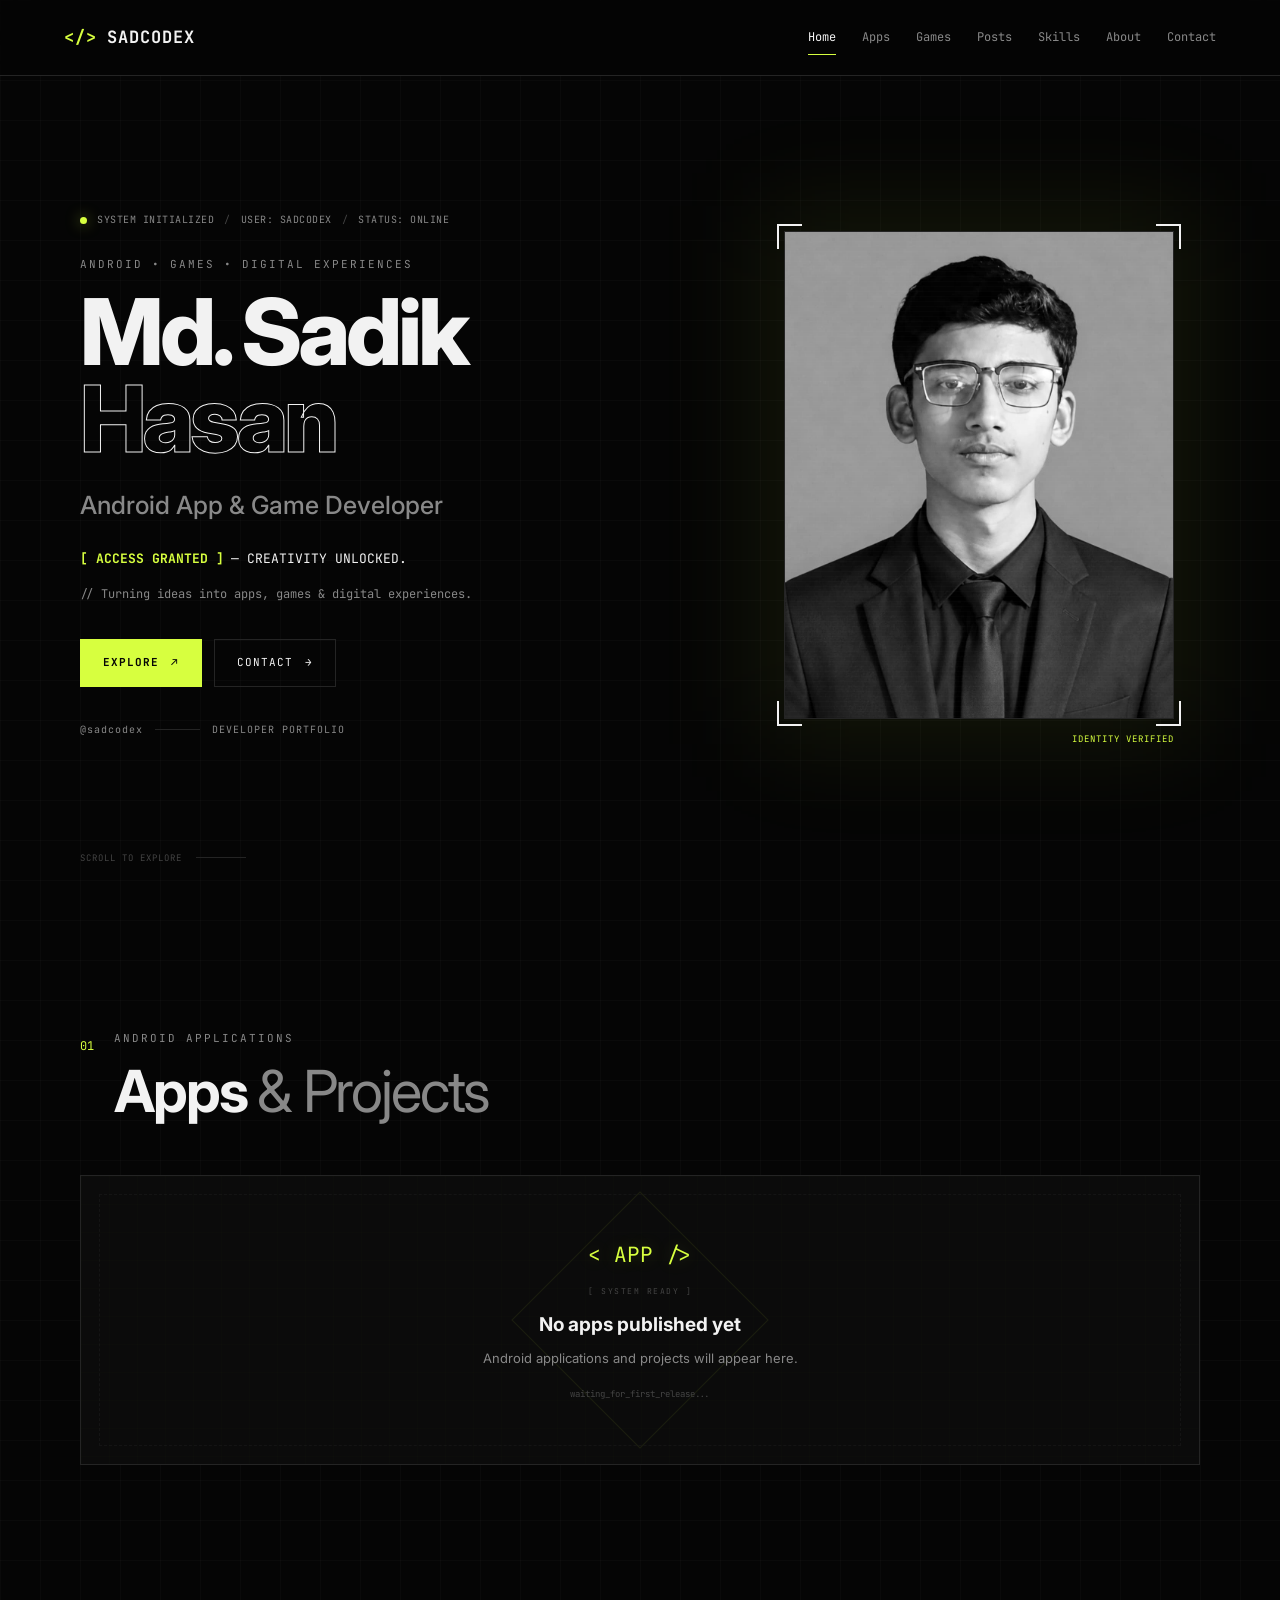
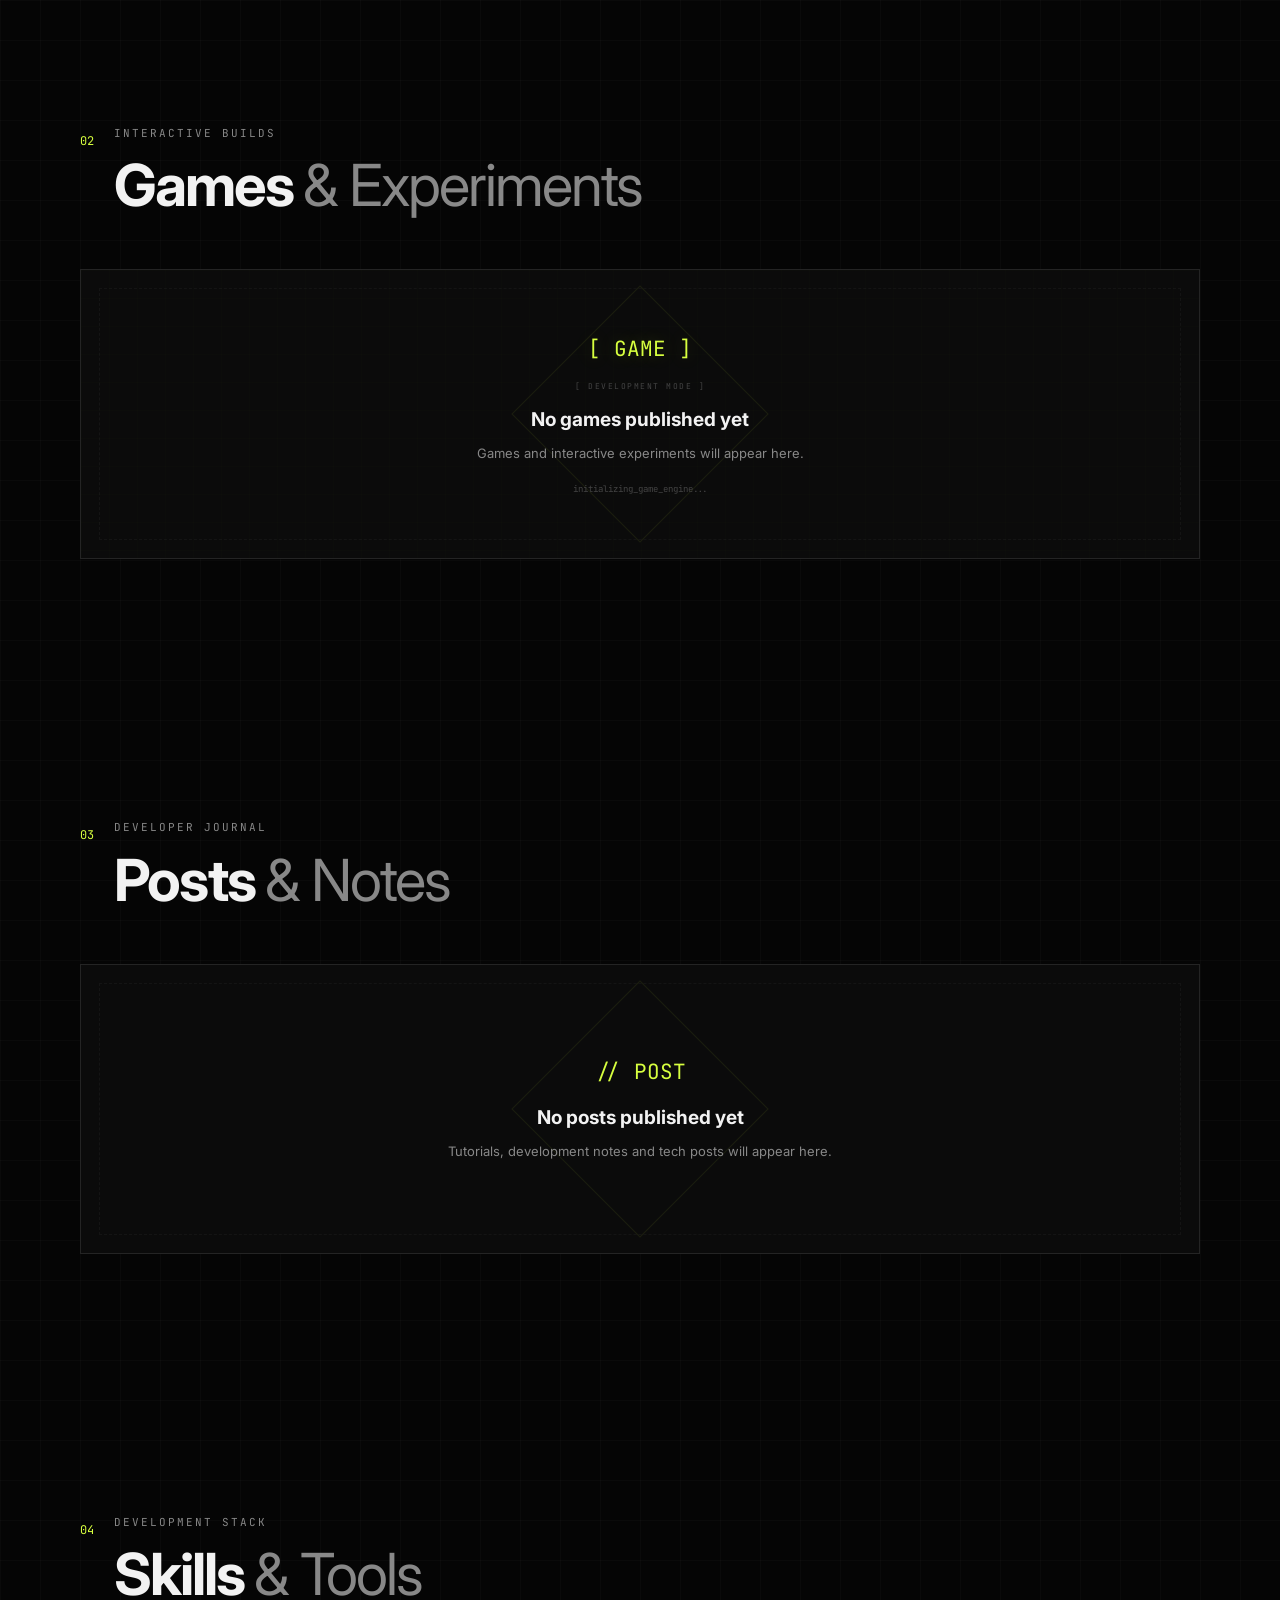
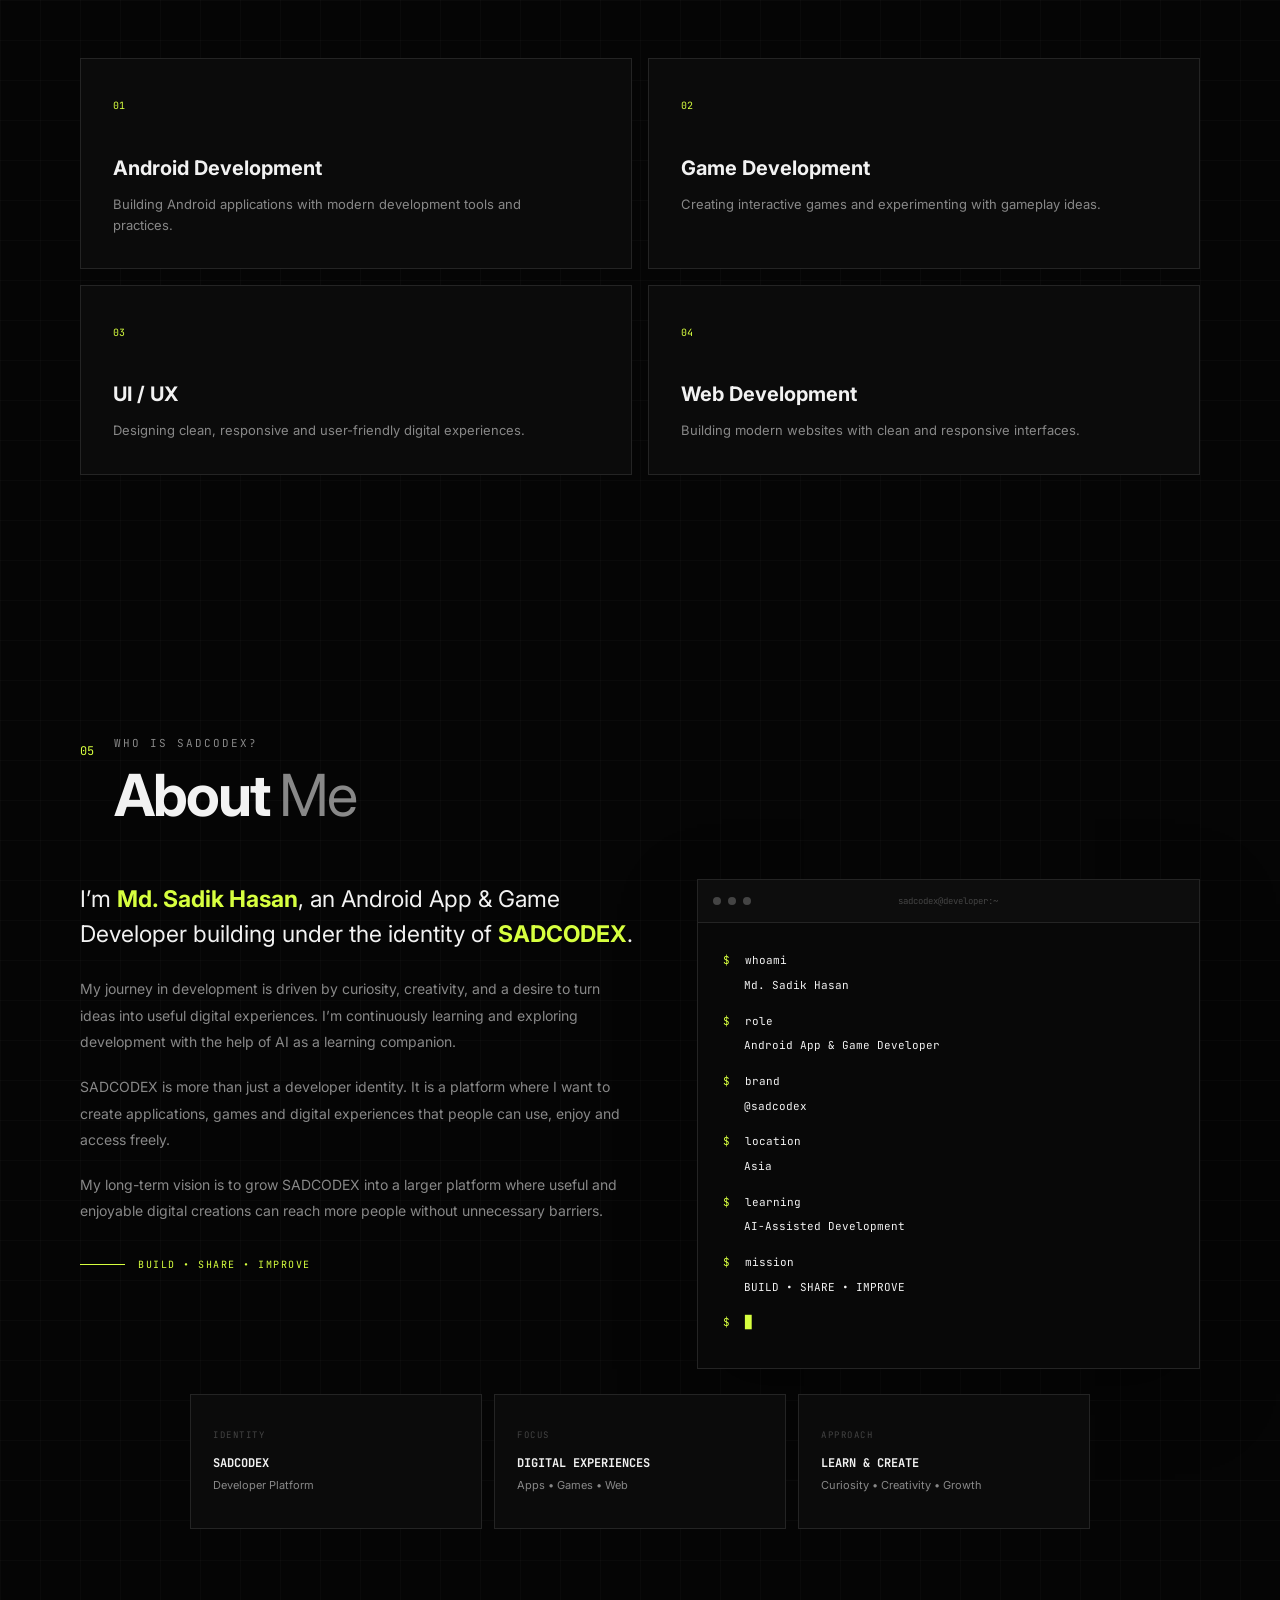
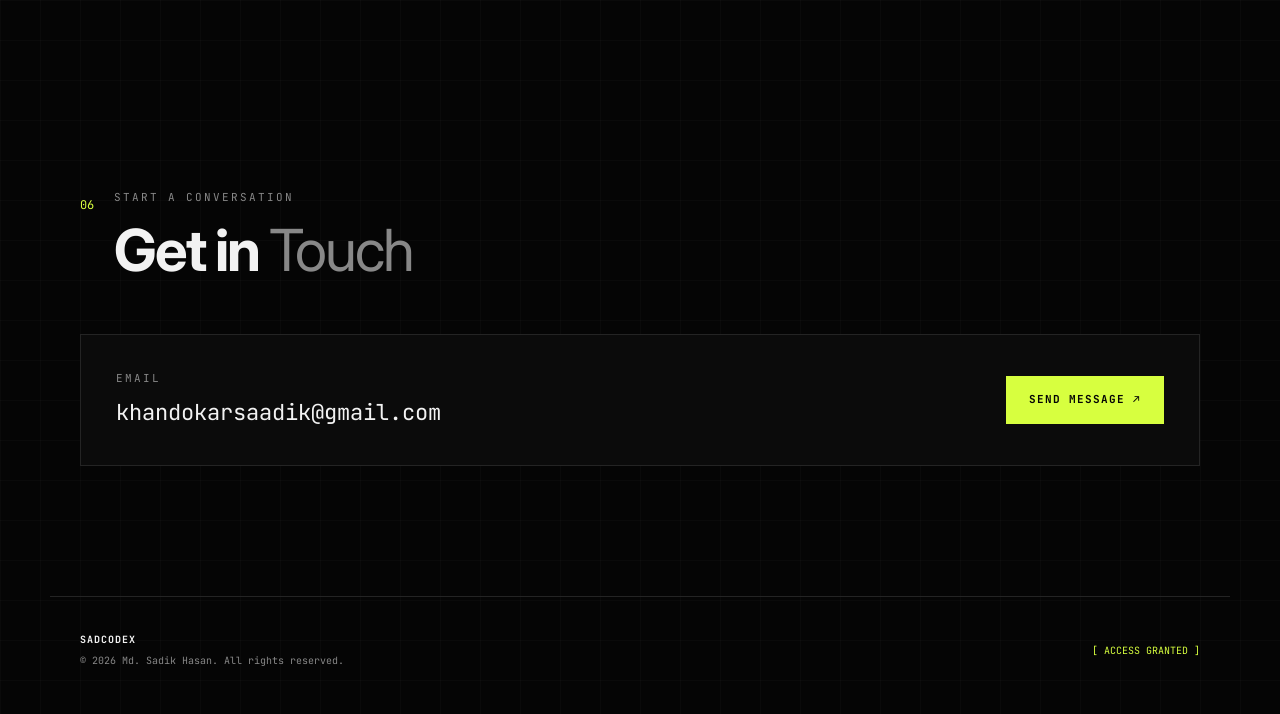
==== index.html @ 712cc911 "Add files via upload" ====
<!DOCTYPE html>
<html lang="en">

<head>

    <meta charset="UTF-8">

    <meta
        name="viewport"
        content="width=device-width, initial-scale=1.0"
    >

    <meta
        name="description"
        content="SADCODEX — Md. Sadik Hasan, Android App & Game Developer building apps, games and digital experiences."
    >

    <meta
        name="robots"
        content="index, follow"
    >

    <meta
        name="theme-color"
        content="#050505"
    >

    <meta
        name="author"
        content="Md. Sadik Hasan"
    >

    <meta
        property="og:title"
        content="SADCODEX — Android App & Game Developer"
    >

    <meta
        property="og:description"
        content="Md. Sadik Hasan — Android App & Game Developer building apps, games and digital experiences."
    >

    <meta
        property="og:type"
        content="website"
    >

    <title>SADCODEX — Android App & Game Developer</title>


    <!-- ==================== FONTS ==================== -->

    <link rel="preconnect" href="https://fonts.googleapis.com">

    <link
        rel="preconnect"
        href="https://fonts.gstatic.com"
        crossorigin
    >

    <link
        href="https://fonts.googleapis.com/css2?family=Inter:wght@400;500;600;700;800&family=JetBrains+Mono:wght@400;500;600;700&display=swap"
        rel="stylesheet"
    >


    <!-- ==================== FAVICON ==================== -->

    <link
        rel="icon"
        type="image/svg+xml"
        href="favicon.svg"
    >


    <!-- ==================== STYLES ==================== -->

    <link
        rel="stylesheet"
        href="style.css"
    >

</head>


<body>


<!-- ==================== ACCESSIBILITY ==================== -->

<a
    href="#main-content"
    class="skip-link"
>
    Skip to content
</a>


<!-- ==================== HEADER ==================== -->

<header class="header">

    <a
        href="#home"
        class="logo"
        aria-label="SADCODEX Home"
    >

        <span class="logo-symbol">
            &lt;/&gt;
        </span>

        <span>
            SADCODEX
        </span>

    </a>


    <button
        class="menu-button"
        id="menuButton"
        type="button"
        aria-label="Open navigation"
        aria-expanded="false"
        aria-controls="navigation"
    >

        <span></span>
        <span></span>
        <span></span>

    </button>


    <nav
        class="navigation"
        id="navigation"
        aria-label="Primary navigation"
    >

        <a
            href="#home"
            class="nav-link active"
        >
            Home
        </a>

        <a
            href="#apps"
            class="nav-link"
        >
            Apps
        </a>

        <a
            href="#games"
            class="nav-link"
        >
            Games
        </a>

        <a
            href="#posts"
            class="nav-link"
        >
            Posts
        </a>

        <a
            href="#skills"
            class="nav-link"
        >
            Skills
        </a>

        <a
            href="#about"
            class="nav-link"
        >
            About
        </a>

        <a
            href="#contact"
            class="nav-link"
        >
            Contact
        </a>

    </nav>

</header>


<!-- ==================== MAIN ==================== -->

<main id="main-content">


<!-- ==================== HOME ==================== -->

<section
    id="home"
    class="hero section"
    aria-labelledby="hero-title"
>

    <div class="hero-content">


        <div class="terminal-status">

            <span
                class="status-dot"
                aria-hidden="true"
            ></span>

            <span>
                SYSTEM INITIALIZED
            </span>

            <span class="separator">
                /
            </span>

            <span>
                USER: SADCODEX
            </span>

            <span class="separator">
                /
            </span>

            <span>
                STATUS: ONLINE
            </span>

        </div>


        <p class="eyebrow">
            ANDROID • GAMES • DIGITAL EXPERIENCES
        </p>


        <h1 id="hero-title">

            Md. Sadik

            <span>
                Hasan
            </span>

        </h1>


        <h2>
            Android App &amp; Game Developer
        </h2>


        <div class="tagline">

            <strong>
                [ ACCESS GRANTED ]
            </strong>

            <span>
                — CREATIVITY UNLOCKED.
            </span>

        </div>


        <p class="description">
            // Turning ideas into apps, games &amp; digital experiences.
        </p>


        <div class="hero-buttons">

            <a
                href="#apps"
                class="button primary"
            >
                EXPLORE
                <span aria-hidden="true">↗</span>
            </a>


            <a
                href="#contact"
                class="button secondary"
            >
                CONTACT
                <span aria-hidden="true">→</span>
            </a>

        </div>


        <div class="developer-meta">

            <span>
                @sadcodex
            </span>

            <span
                class="meta-line"
                aria-hidden="true"
            ></span>

            <span>
                DEVELOPER PORTFOLIO
            </span>

        </div>

    </div>



    <!-- ==================== PROFILE ==================== -->

    <div class="profile-container">

        <div
            class="profile-glow"
            aria-hidden="true"
        ></div>


        <div class="profile-frame">

            <img
                src="assets/profile.jpg"
                alt="Portrait of Md. Sadik Hasan"
                class="profile-image"
                loading="eager"
                onerror="this.style.display='none'; this.nextElementSibling.style.display='flex';"
            >


            <div
                class="photo-placeholder"
                aria-hidden="true"
            >

                <span>
                    &lt; SADCODEX /&gt;
                </span>

                <small>
                    PROFILE IMAGE
                </small>

            </div>


            <div
                class="scanlines"
                aria-hidden="true"
            ></div>

        </div>


        <span
            class="corner top-left"
            aria-hidden="true"
        ></span>

        <span
            class="corner top-right"
            aria-hidden="true"
        ></span>

        <span
            class="corner bottom-left"
            aria-hidden="true"
        ></span>

        <span
            class="corner bottom-right"
            aria-hidden="true"
        ></span>


        <div class="profile-label">
            IDENTITY VERIFIED
        </div>

    </div>



    <div
        class="scroll-indicator"
        aria-hidden="true"
    >

        <span>
            SCROLL TO EXPLORE
        </span>

        <span class="scroll-line"></span>

    </div>

</section>



<!-- ==================== APPS ==================== -->

<section
    id="apps"
    class="content-section section"
    aria-labelledby="apps-title"
>

    <div class="section-title">

        <span class="section-number">
            01
        </span>

        <div>

            <p class="eyebrow">
                ANDROID APPLICATIONS
            </p>

            <h2 id="apps-title">
                Apps <span>&amp; Projects</span>
            </h2>

        </div>

    </div>


    <!--
    ==================================================
    FUTURE APP CARD TEMPLATE
    ==================================================

    <div class="projects-grid">

        <article class="project-card">

            <div class="project-icon">

                <img
                    src="assets/apps/app-name.png"
                    alt="App Name icon"
                    loading="lazy"
                >

            </div>

            <div class="project-content">

                <span class="project-type">
                    ANDROID APP
                </span>

                <h3>
                    App Name
                </h3>

                <p>
                    App description goes here.
                </p>

                <div class="project-meta">
                    <span>VERSION 1.0</span>
                    <span>SIZE 25 MB</span>
                </div>

                <div class="project-actions">

                    <a
                        href="#"
                        class="button primary"
                    >
                        APK DOWNLOAD ↗
                    </a>

                    <a
                        href="#"
                        class="button secondary"
                    >
                        GOOGLE PLAY ↗
                    </a>

                </div>

            </div>

        </article>

    </div>

    -->


    <div class="empty-state app-empty">

        <div
            class="empty-grid"
            aria-hidden="true"
        ></div>


        <div class="code-icon">
            &lt; APP /&gt;
        </div>


        <div class="empty-status">
            [ SYSTEM READY ]
        </div>


        <h3>
            No apps published yet
        </h3>


        <p>
            Android applications and projects will appear here.
        </p>


        <span class="empty-terminal">
            waiting_for_first_release...
        </span>

    </div>

</section>



<!-- ==================== GAMES ==================== -->

<section
    id="games"
    class="content-section section"
    aria-labelledby="games-title"
>

    <div class="section-title">

        <span class="section-number">
            02
        </span>

        <div>

            <p class="eyebrow">
                INTERACTIVE BUILDS
            </p>

            <h2 id="games-title">
                Games <span>&amp; Experiments</span>
            </h2>

        </div>

    </div>


    <!--
    ==================================================
    FUTURE GAME CARD TEMPLATE
    ==================================================

    <div class="projects-grid">

        <article class="project-card game-card">

            <div class="project-cover">

                <img
                    src="assets/games/game-name.jpg"
                    alt="Game Name cover"
                    loading="lazy"
                >

            </div>

            <div class="project-content">

                <span class="project-type">
                    ANDROID GAME
                </span>

                <h3>
                    Game Name
                </h3>

                <p>
                    Game description goes here.
                </p>

                <div class="project-meta">
                    <span>VERSION 1.0</span>
                    <span>SIZE 120 MB</span>
                </div>

                <div class="project-actions">

                    <a
                        href="#"
                        class="button primary"
                    >
                        APK DOWNLOAD ↗
                    </a>

                    <a
                        href="#"
                        class="button secondary"
                    >
                        GOOGLE PLAY ↗
                    </a>

                </div>

            </div>

        </article>

    </div>

    -->


    <div class="empty-state game-empty">

        <div
            class="empty-grid"
            aria-hidden="true"
        ></div>


        <div class="code-icon">
            [ GAME ]
        </div>


        <div class="empty-status">
            [ DEVELOPMENT MODE ]
        </div>


        <h3>
            No games published yet
        </h3>


        <p>
            Games and interactive experiments will appear here.
        </p>


        <span class="empty-terminal">
            initializing_game_engine...
        </span>

    </div>

</section>



<!-- ==================== POSTS ==================== -->

<section
    id="posts"
    class="content-section section"
    aria-labelledby="posts-title"
>

    <div class="section-title">

        <span class="section-number">
            03
        </span>

        <div>

            <p class="eyebrow">
                DEVELOPER JOURNAL
            </p>

            <h2 id="posts-title">
                Posts <span>&amp; Notes</span>
            </h2>

        </div>

    </div>


    <div class="empty-state">

        <div class="code-icon">
            // POST
        </div>

        <h3>
            No posts published yet
        </h3>

        <p>
            Tutorials, development notes and tech posts will appear here.
        </p>

    </div>

</section>



<!-- ==================== SKILLS ==================== -->

<section
    id="skills"
    class="content-section section"
    aria-labelledby="skills-title"
>

    <div class="section-title">

        <span class="section-number">
            04
        </span>

        <div>

            <p class="eyebrow">
                DEVELOPMENT STACK
            </p>

            <h2 id="skills-title">
                Skills <span>&amp; Tools</span>
            </h2>

        </div>

    </div>


    <div class="skills-grid">

        <div class="skill-card">

            <span class="skill-index">
                01
            </span>

            <h3>
                Android Development
            </h3>

            <p>
                Building Android applications with
                modern development tools and practices.
            </p>

        </div>


        <div class="skill-card">

            <span class="skill-index">
                02
            </span>

            <h3>
                Game Development
            </h3>

            <p>
                Creating interactive games and
                experimenting with gameplay ideas.
            </p>

        </div>


        <div class="skill-card">

            <span class="skill-index">
                03
            </span>

            <h3>
                UI / UX
            </h3>

            <p>
                Designing clean, responsive and
                user-friendly digital experiences.
            </p>

        </div>


        <div class="skill-card">

            <span class="skill-index">
                04
            </span>

            <h3>
                Web Development
            </h3>

            <p>
                Building modern websites with
                clean and responsive interfaces.
            </p>

        </div>

    </div>

</section>



<!-- ==================== ABOUT ==================== -->

<section
    id="about"
    class="content-section section"
    aria-labelledby="about-title"
>

    <div class="section-title">

        <span class="section-number">
            05
        </span>

        <div>

            <p class="eyebrow">
                WHO IS SADCODEX?
            </p>

            <h2 id="about-title">
                About <span>Me</span>
            </h2>

        </div>

    </div>


    <div class="about-grid">


        <div class="about-content">

            <p class="about-intro">

                I’m <strong>Md. Sadik Hasan</strong>,
                an Android App &amp; Game Developer
                building under the identity of
                <strong>SADCODEX</strong>.

            </p>


            <p class="about-text">

                My journey in development is driven by curiosity,
                creativity, and a desire to turn ideas into useful
                digital experiences. I’m continuously learning and
                exploring development with the help of AI as a
                learning companion.

            </p>


            <p class="about-text">

                SADCODEX is more than just a developer identity.
                It is a platform where I want to create applications,
                games and digital experiences that people can use,
                enjoy and access freely.

            </p>


            <p class="about-text">

                My long-term vision is to grow SADCODEX into a larger
                platform where useful and enjoyable digital creations
                can reach more people without unnecessary barriers.

            </p>


            <div class="about-signature">

                <span
                    class="signature-line"
                    aria-hidden="true"
                ></span>

                <span>
                    BUILD • SHARE • IMPROVE
                </span>

            </div>

        </div>



        <!-- ==================== TERMINAL ==================== -->

        <div class="terminal-card">

            <div class="terminal-header">

                <span></span>
                <span></span>
                <span></span>

                <div class="terminal-title">
                    sadcodex@developer:~
                </div>

            </div>


            <div class="terminal-body">

                <p>
                    <span class="prompt">$</span>
                    whoami
                </p>

                <p class="terminal-value">
                    Md. Sadik Hasan
                </p>


                <p>
                    <span class="prompt">$</span>
                    role
                </p>

                <p class="terminal-value">
                    Android App &amp; Game Developer
                </p>


                <p>
                    <span class="prompt">$</span>
                    brand
                </p>

                <p class="terminal-value">
                    @sadcodex
                </p>


                <p>
                    <span class="prompt">$</span>
                    location
                </p>

                <p class="terminal-value">
                    Asia
                </p>


                <p>
                    <span class="prompt">$</span>
                    learning
                </p>

                <p class="terminal-value">
                    AI-Assisted Development
                </p>


                <p>
                    <span class="prompt">$</span>
                    mission
                </p>

                <p class="terminal-value">
                    BUILD • SHARE • IMPROVE
                </p>


                <p class="terminal-cursor">

                    <span class="prompt">
                        $
                    </span>

                    <span
                        class="cursor"
                        aria-hidden="true"
                    >
                        █
                    </span>

                </p>

            </div>

        </div>

    </div>



    <div class="about-info-grid">

        <div class="about-info-card">

            <span class="info-label">
                IDENTITY
            </span>

            <strong>
                SADCODEX
            </strong>

            <small>
                Developer Platform
            </small>

        </div>


        <div class="about-info-card">

            <span class="info-label">
                FOCUS
            </span>

            <strong>
                DIGITAL EXPERIENCES
            </strong>

            <small>
                Apps • Games • Web
            </small>

        </div>


        <div class="about-info-card">

            <span class="info-label">
                APPROACH
            </span>

            <strong>
                LEARN &amp; CREATE
            </strong>

            <small>
                Curiosity • Creativity • Growth
            </small>

        </div>

    </div>

</section>



<!-- ==================== CONTACT ==================== -->

<section
    id="contact"
    class="content-section section"
    aria-labelledby="contact-title"
>

    <div class="section-title">

        <span class="section-number">
            06
        </span>

        <div>

            <p class="eyebrow">
                START A CONVERSATION
            </p>

            <h2 id="contact-title">
                Get in <span>Touch</span>
            </h2>

        </div>

    </div>


    <div class="contact-card">

        <div>

            <p class="eyebrow">
                EMAIL
            </p>


            <a
                href="mailto:khandokarsaadik@gmail.com"
                class="email"
            >
                khandokarsaadik@gmail.com
            </a>

        </div>


        <a
            href="mailto:khandokarsaadik@gmail.com"
            class="button primary"
        >
            SEND MESSAGE ↗
        </a>

    </div>

</section>


</main>



<!-- ==================== FOOTER ==================== -->

<footer class="footer">

    <div>

        <strong>
            SADCODEX
        </strong>

        <span>

            © <span id="year"></span>
            Md. Sadik Hasan.
            All rights reserved.

        </span>

    </div>


    <span class="footer-code">
        [ ACCESS GRANTED ]
    </span>

</footer>



<script src="script.js" defer></script>

</body>

</html>
---- style.css ----
:root {

    --background: #050505;
    --surface: #0b0b0b;
    --surface-light: #101010;

    --white: #f2f2f2;
    --gray: #888;
    --dark-gray: #444;

    --border: #242424;

    --accent: #d7ff3f;

    --font-main: "Inter", sans-serif;
    --font-mono: "JetBrains Mono", monospace;

    --max-width: 1180px;

}


/* ==================== RESET ==================== */

* {
    margin: 0;
    padding: 0;
    box-sizing: border-box;
}


html {
    scroll-behavior: smooth;
}


body {

    background:
        linear-gradient(
            rgba(255,255,255,0.018) 1px,
            transparent 1px
        ),
        linear-gradient(
            90deg,
            rgba(255,255,255,0.018) 1px,
            transparent 1px
        ),
        var(--background);

    background-size: 40px 40px;

    color: var(--white);

    font-family: var(--font-main);

    line-height: 1.6;

    overflow-x: hidden;

}


a {
    color: inherit;
    text-decoration: none;
}


button {
    font: inherit;
}


.section {
    width: 100%;
}


/* ==================== ACCESSIBILITY ==================== */

.skip-link {

    position: fixed;

    top: -100px;
    left: 20px;

    z-index: 2000;

    padding: 12px 18px;

    background: var(--accent);
    color: #050505;

    font-family: var(--font-mono);
    font-size: 11px;
    font-weight: 700;

    border: 1px solid var(--accent);

    transition: top 0.2s ease;

}


.skip-link:focus {

    top: 20px;

}


/* ==================== HEADER ==================== */

.header {

    position: fixed;

    top: 0;
    left: 0;

    width: 100%;

    height: 76px;

    display: flex;
    align-items: center;
    justify-content: space-between;

    padding: 0 5%;

    background: rgba(5,5,5,0.88);

    backdrop-filter: blur(16px);
    -webkit-backdrop-filter: blur(16px);

    border-bottom: 1px solid var(--border);

    z-index: 1000;

}


.logo {

    display: flex;
    align-items: center;

    gap: 10px;

    font-family: var(--font-mono);

    font-size: 17px;

    font-weight: 700;

    letter-spacing: 1px;

}


.logo-symbol {
    color: var(--accent);
}


.navigation {

    display: flex;
    align-items: center;

    gap: 26px;

}


.nav-link {

    position: relative;

    color: var(--gray);

    font-family: var(--font-mono);

    font-size: 12px;

    transition: color 0.25s ease;

}


.nav-link:hover,
.nav-link.active {
    color: var(--white);
}


.nav-link.active::after {

    content: "";

    position: absolute;

    left: 0;
    bottom: -8px;

    width: 100%;
    height: 1px;

    background: var(--accent);

}


.menu-button {

    display: none;

    width: 42px;
    height: 42px;

    border: 1px solid var(--border);

    background: var(--surface);

    cursor: pointer;

}


.menu-button span {

    display: block;

    width: 20px;
    height: 1px;

    margin: 5px auto;

    background: var(--white);

}


/* ==================== HERO ==================== */

.hero {

    position: relative;

    min-height: 100vh;

    max-width: var(--max-width);

    margin: 0 auto;

    padding: 150px 30px 100px;

    display: grid;

    grid-template-columns: 1.15fr 0.85fr;

    align-items: center;

    gap: 80px;

}


.hero-content {
    position: relative;
    z-index: 2;
}


.terminal-status {

    display: flex;
    align-items: center;

    flex-wrap: wrap;

    gap: 10px;

    margin-bottom: 28px;

    color: var(--gray);

    font-family: var(--font-mono);

    font-size: 10px;

    letter-spacing: 0.5px;

}


.status-dot {

    width: 7px;
    height: 7px;

    border-radius: 50%;

    background: var(--accent);

    box-shadow:
        0 0 14px rgba(215,255,63,0.55);

}


.separator {
    color: var(--dark-gray);
}


.eyebrow {

    color: var(--gray);

    font-family: var(--font-mono);

    font-size: 11px;

    letter-spacing: 2px;

    margin-bottom: 14px;

}


.hero h1 {

    font-size: clamp(52px,8vw,92px);

    line-height: 0.95;

    letter-spacing: -4px;

    font-weight: 800;

    margin-bottom: 22px;

}


.hero h1 span {

    display: block;

    color: transparent;

    -webkit-text-stroke: 1px var(--white);

}


.hero h2 {

    color: var(--gray);

    font-size: clamp(18px,2vw,25px);

    font-weight: 500;

    margin-bottom: 24px;

}


.tagline {

    display: flex;

    flex-wrap: wrap;

    gap: 7px;

    font-family: var(--font-mono);

    font-size: 13px;

    margin-bottom: 16px;

}


.tagline strong {
    color: var(--accent);
}


.tagline span {
    color: var(--white);
}


.description {

    color: var(--gray);

    font-family: var(--font-mono);

    font-size: 12px;

    margin-bottom: 34px;

}


.hero-buttons {

    display: flex;

    flex-wrap: wrap;

    gap: 12px;

    margin-bottom: 35px;

}


.button {

    display: inline-flex;

    align-items: center;
    justify-content: center;

    gap: 12px;

    min-height: 48px;

    padding: 0 22px;

    border: 1px solid var(--border);

    font-family: var(--font-mono);

    font-size: 11px;

    letter-spacing: 1px;

    transition:
        background 0.25s ease,
        color 0.25s ease,
        border-color 0.25s ease,
        transform 0.25s ease;

}


.button:hover {
    transform: translateY(-2px);
}


.button.primary {

    background: var(--accent);

    color: #050505;

    border-color: var(--accent);

    font-weight: 700;

}


.button.primary:hover {

    background: var(--white);

    border-color: var(--white);

}


.button.secondary {

    background: transparent;

    color: var(--white);

}


.button.secondary:hover {
    border-color: var(--white);
}


.developer-meta {

    display: flex;

    align-items: center;

    gap: 12px;

    color: var(--gray);

    font-family: var(--font-mono);

    font-size: 10px;

    letter-spacing: 1px;

}


.meta-line {

    width: 45px;
    height: 1px;

    background: var(--border);

}


/* ==================== PROFILE ==================== */

.profile-container {

    position: relative;

    width: min(390px,100%);

    justify-self: center;

}


.profile-frame {

    position: relative;

    width: 100%;

    aspect-ratio: 4 / 5;

    overflow: hidden;

    background: var(--surface);

    border: 1px solid var(--border);

}


.profile-image {

    width: 100%;
    height: 100%;

    object-fit: cover;

    display: block;

    filter: grayscale(100%) contrast(1.05);

}


.photo-placeholder {

    position: absolute;

    inset: 0;

    display: none;

    align-items: center;

    justify-content: center;

    flex-direction: column;

    gap: 10px;

    color: var(--gray);

    font-family: var(--font-mono);

    background: var(--surface);

}


.photo-placeholder small {

    font-size: 9px;

    color: var(--dark-gray);

}


.profile-glow {

    position: absolute;

    inset: -25px;

    background: rgba(215,255,63,0.07);

    filter: blur(50px);

    pointer-events: none;

}


.scanlines {

    position: absolute;

    inset: 0;

    background:
        repeating-linear-gradient(
            to bottom,
            transparent 0,
            transparent 4px,
            rgba(255,255,255,0.025) 5px
        );

    pointer-events: none;

}


.corner {

    position: absolute;

    width: 25px;
    height: 25px;

    border-color: var(--accent);

    pointer-events: none;

}


.corner.top-left {

    top: -7px;
    left: -7px;

    border-top: 2px solid;
    border-left: 2px solid;

}


.corner.top-right {

    top: -7px;
    right: -7px;

    border-top: 2px solid;
    border-right: 2px solid;

}


.corner.bottom-left {

    bottom: -7px;
    left: -7px;

    border-bottom: 2px solid;
    border-left: 2px solid;

}


.corner.bottom-right {

    bottom: -7px;
    right: -7px;

    border-bottom: 2px solid;
    border-right: 2px solid;

}


.profile-label {

    position: absolute;

    bottom: -28px;
    right: 0;

    color: var(--accent);

    font-family: var(--font-mono);

    font-size: 9px;

    letter-spacing: 1px;

}


/* ==================== SCROLL ==================== */

.scroll-indicator {

    position: absolute;

    bottom: 35px;
    left: 30px;

    display: flex;

    align-items: center;

    gap: 14px;

    color: var(--dark-gray);

    font-family: var(--font-mono);

    font-size: 9px;

    letter-spacing: 1px;

}


.scroll-line {

    width: 50px;
    height: 1px;

    background: var(--border);

}


/* ==================== CONTENT ==================== */

.content-section {

    max-width: var(--max-width);

    margin: 0 auto;

    padding: 130px 30px;

}


.section-title {

    display: flex;

    align-items: flex-start;

    gap: 20px;

    margin-bottom: 55px;

}


.section-number {

    color: var(--accent);

    font-family: var(--font-mono);

    font-size: 12px;

    padding-top: 7px;

}


.section-title h2 {

    font-size: clamp(36px,5vw,58px);

    line-height: 1;

    letter-spacing: -2px;

}


.section-title h2 span {

    color: var(--gray);

    font-weight: 400;

}


/* ==================================================
   PROJECT CARDS
================================================== */

.projects-grid {

    display: grid;

    grid-template-columns:
        repeat(2,minmax(0,1fr));

    gap: 18px;

}


.project-card {

    display: grid;

    grid-template-columns: 145px 1fr;

    gap: 25px;

    padding: 22px;

    background: var(--surface);

    border: 1px solid var(--border);

    transition:
        transform 0.3s ease,
        border-color 0.3s ease,
        box-shadow 0.3s ease;

}


.project-card:hover {

    transform: translateY(-5px);

    border-color: var(--dark-gray);

    box-shadow:
        0 18px 50px rgba(0,0,0,0.35);

}


.project-icon,
.project-cover {

    width: 145px;
    height: 145px;

    overflow: hidden;

    background: var(--surface-light);

    border: 1px solid var(--border);

}


.project-icon img,
.project-cover img {

    width: 100%;
    height: 100%;

    object-fit: cover;

    display: block;

}


.project-content {

    min-width: 0;

}


.project-type {

    display: block;

    color: var(--accent);

    font-family: var(--font-mono);

    font-size: 9px;

    letter-spacing: 1.5px;

    margin-bottom: 10px;

}


.project-content h3 {

    font-size: 21px;

    margin-bottom: 9px;

}


.project-content p {

    color: var(--gray);

    font-size: 12px;

    line-height: 1.7;

    margin-bottom: 17px;

}


.project-meta {

    display: flex;

    flex-wrap: wrap;

    gap: 8px 16px;

    color: var(--dark-gray);

    font-family: var(--font-mono);

    font-size: 9px;

    margin-bottom: 18px;

}


.project-actions {

    display: flex;

    flex-wrap: wrap;

    gap: 8px;

}


.project-actions .button {

    min-height: 40px;

    padding: 0 13px;

    font-size: 9px;

}


/* ==================== EMPTY STATE ==================== */

.empty-state {

    position: relative;

    min-height: 290px;

    display: flex;

    flex-direction: column;

    align-items: center;

    justify-content: center;

    text-align: center;

    padding: 45px;

    background: var(--surface);

    border: 1px solid var(--border);

    overflow: hidden;

}


.empty-grid {

    position: absolute;

    inset: 0;

    opacity: 0.35;

    background:
        linear-gradient(
            rgba(215,255,63,0.025) 1px,
            transparent 1px
        ),
        linear-gradient(
            90deg,
            rgba(215,255,63,0.025) 1px,
            transparent 1px
        );

    background-size: 28px 28px;

    pointer-events: none;

}


.empty-state::before {

    content: "";

    position: absolute;

    width: 180px;
    height: 180px;

    border: 1px solid
        rgba(215,255,63,0.08);

    transform: rotate(45deg);

    pointer-events: none;

}


.empty-state::after {

    content: "";

    position: absolute;

    inset: 18px;

    border: 1px dashed
        rgba(255,255,255,0.035);

    pointer-events: none;

}


.code-icon {

    position: relative;

    z-index: 2;

    color: var(--accent);

    font-family: var(--font-mono);

    font-size: 21px;

    margin-bottom: 14px;

}


.empty-status {

    position: relative;

    z-index: 2;

    color: var(--dark-gray);

    font-family: var(--font-mono);

    font-size: 8px;

    letter-spacing: 1.5px;

    margin-bottom: 12px;

}


.empty-state h3 {

    position: relative;

    z-index: 2;

    font-size: 19px;

    margin-bottom: 8px;

}


.empty-state p {

    position: relative;

    z-index: 2;

    color: var(--gray);

    font-size: 13px;

}


.empty-terminal {

    position: relative;

    z-index: 2;

    margin-top: 18px;

    color: var(--dark-gray);

    font-family: var(--font-mono);

    font-size: 9px;

}


.app-empty .code-icon {

    text-shadow:
        0 0 18px rgba(215,255,63,0.22);

}


.game-empty .code-icon {

    text-shadow:
        0 0 18px rgba(215,255,63,0.22);

}


/* ==================== SKILLS ==================== */

.skills-grid {

    display: grid;

    grid-template-columns:
        repeat(2,1fr);

    gap: 16px;

}


.skill-card {

    position: relative;

    min-height: 190px;

    padding: 32px;

    background: var(--surface);

    border: 1px solid var(--border);

    overflow: hidden;

    transition:
        transform 0.25s ease,
        border-color 0.25s ease;

}


.skill-card:hover {

    transform: translateY(-4px);

    border-color: var(--dark-gray);

}


.skill-index {

    color: var(--accent);

    font-family: var(--font-mono);

    font-size: 10px;

}


.skill-card h3 {

    margin: 35px 0 10px;

    font-size: 20px;

}


.skill-card p {

    color: var(--gray);

    font-size: 13px;

    max-width: 430px;

}


/* ==================== ABOUT ==================== */

.about-grid {

    display: grid;

    grid-template-columns:
        1.05fr 0.95fr;

    gap: 60px;

    align-items: start;

}


.about-content {
    padding-top: 3px;
}


.about-intro {

    max-width: 650px;

    color: var(--white);

    font-size: 23px;

    line-height: 1.5;

    margin-bottom: 25px;

}


.about-intro strong {

    color: var(--accent);

    font-weight: 700;

}


.about-text {

    max-width: 650px;

    color: var(--gray);

    font-size: 14px;

    line-height: 1.9;

    margin-bottom: 18px;

}


.about-signature {

    display: flex;

    align-items: center;

    gap: 13px;

    margin-top: 32px;

    color: var(--accent);

    font-family: var(--font-mono);

    font-size: 10px;

    letter-spacing: 1.5px;

}


.signature-line {

    width: 45px;
    height: 1px;

    background: var(--accent);

}


/* ==================== TERMINAL ==================== */

.terminal-card {

    background: #080808;

    border: 1px solid var(--border);

    box-shadow:
        0 25px 70px rgba(0,0,0,0.35);

}


.terminal-header {

    position: relative;

    min-height: 43px;

    display: flex;

    align-items: center;

    gap: 7px;

    padding: 0 15px;

    border-bottom: 1px solid var(--border);

    background: #0d0d0d;

}


.terminal-header > span {

    width: 8px;
    height: 8px;

    border-radius: 50%;

    background: var(--dark-gray);

}


.terminal-title {

    position: absolute;

    left: 50%;

    transform: translateX(-50%);

    color: var(--dark-gray);

    font-family: var(--font-mono);

    font-size: 9px;

    white-space: nowrap;

}


.terminal-body {

    padding: 28px 25px 30px;

    font-family: var(--font-mono);

    font-size: 11px;

    line-height: 1.7;

}


.terminal-body p {
    margin-bottom: 6px;
}


.prompt {

    color: var(--accent);

    margin-right: 8px;

}


.terminal-value {

    color: var(--white);

    padding-left: 21px;

    margin-bottom: 17px !important;

}


.terminal-cursor {
    margin-top: 5px;
}


.cursor {

    color: var(--accent);

    animation:
        blink 1s steps(1) infinite;

}


@keyframes blink {

    50% {
        opacity: 0;
    }

}


/* ==================== ABOUT INFO ==================== */

.about-info-grid {

    display: grid;

    grid-template-columns:
        repeat(3,1fr);

    gap: 12px;

    max-width: 900px;

    margin: 25px auto 0;

}


.about-info-card {

    min-height: 135px;

    padding: 22px;

    background: var(--surface);

    border: 1px solid var(--border);

    display: flex;

    flex-direction: column;

    justify-content: center;

    transition:
        transform 0.25s ease,
        border-color 0.25s ease;

}


.about-info-card:hover {

    transform: translateY(-3px);

    border-color: var(--dark-gray);

}


.info-label {

    color: var(--dark-gray);

    font-family: var(--font-mono);

    font-size: 9px;

    letter-spacing: 1.5px;

    margin-bottom: 12px;

}


.about-info-card strong {

    color: var(--white);

    font-family: var(--font-mono);

    font-size: 12px;

    line-height: 1.5;

}


.about-info-card small {

    color: var(--gray);

    font-size: 11px;

    margin-top: 5px;

}


/* ==================== CONTACT ==================== */

.contact-card {

    display: flex;

    align-items: center;

    justify-content: space-between;

    gap: 30px;

    padding: 35px;

    background: var(--surface);

    border: 1px solid var(--border);

}


.contact-card .eyebrow {
    margin-bottom: 8px;
}


.email {

    font-family: var(--font-mono);

    font-size: clamp(15px,2vw,22px);

    transition: color 0.25s ease;

}


.email:hover {
    color: var(--accent);
}


/* ==================== FOOTER ==================== */

.footer {

    max-width: var(--max-width);

    margin: 0 auto;

    padding: 35px 30px 45px;

    display: flex;

    align-items: center;

    justify-content: space-between;

    gap: 30px;

    border-top: 1px solid var(--border);

    color: var(--gray);

    font-family: var(--font-mono);

    font-size: 10px;

}


.footer > div {

    display: flex;

    flex-direction: column;

    gap: 5px;

}


.footer strong {

    color: var(--white);

    letter-spacing: 1px;

}


.footer-code {
    color: var(--accent);
}


/* ==================== TABLET ==================== */

@media (max-width:900px) {

    .navigation {
        gap: 16px;
    }


    .hero {

        grid-template-columns: 1fr;

        gap: 70px;

        padding-top: 130px;

    }


    .profile-container {
        width: min(350px,80%);
    }


    .about-grid {

        grid-template-columns: 1fr;

        gap: 45px;

    }


    .about-info-grid {

        grid-template-columns:
            repeat(2,1fr);

    }


    .projects-grid {

        grid-template-columns: 1fr;

    }

}


/* ==================== MOBILE ==================== */

@media (max-width:700px) {

    .header {

        height: 68px;

        padding: 0 20px;

    }


    .menu-button {
        display: block;
    }


    .navigation {

        position: absolute;

        top: 68px;
        left: 0;

        width: 100%;

        display: none;

        flex-direction: column;

        align-items: stretch;

        gap: 0;

        background: rgba(5,5,5,0.98);

        border-bottom: 1px solid var(--border);

    }


    .navigation.open {
        display: flex;
    }


    .nav-link {

        padding: 17px 22px;

        border-bottom: 1px solid var(--border);

    }


    .nav-link.active::after {
        display: none;
    }


    .nav-link.active {
        color: var(--accent);
    }


    .hero {

        padding: 120px 20px 90px;

        gap: 55px;

    }


    .hero h1 {

        font-size:
            clamp(48px,16vw,72px);

        letter-spacing: -3px;

    }


    .terminal-status {
        font-size: 9px;
    }


    .profile-container {

        width:
            min(310px,85%);

    }


    .scroll-indicator {
        display: none;
    }


    .content-section {

        padding:
            95px 20px;

    }


    .section-title {

        margin-bottom: 38px;

    }


    .section-title h2 {
        font-size: 38px;
    }


    .skills-grid {
        grid-template-columns: 1fr;
    }


    .skill-card {

        min-height: 175px;

        padding: 26px;

    }


    .about-intro {
        font-size: 20px;
    }


    .about-text {

        font-size: 13px;

        line-height: 1.8;

    }


    .terminal-body {
        padding: 24px 18px;
    }


    .terminal-title {
        display: none;
    }


    .about-info-grid {
        grid-template-columns: 1fr;
    }


    .contact-card {

        flex-direction: column;

        align-items: flex-start;

        padding: 27px;

    }


    .email {

        font-size: 14px;

        word-break: break-word;

    }


    .footer {

        flex-direction: column;

        align-items: flex-start;

        padding:
            30px 20px 40px;

    }


    /* PROJECT CARD MOBILE */

    .project-card {

        grid-template-columns: 1fr;

        gap: 20px;

        padding: 18px;

    }


    .project-icon,
    .project-cover {

        width: 100%;
        height: 190px;

    }


    .project-actions .button {

        flex: 1;

    }


    .empty-state {

        min-height: 280px;

        padding: 35px 20px;

    }

}


/* ==================== SMALL MOBILE ==================== */

@media (max-width:400px) {

    .hero h1 {
        font-size: 45px;
    }


    .hero h2 {
        font-size: 17px;
    }


    .tagline {
        font-size: 11px;
    }


    .developer-meta {
        font-size: 8px;
    }


    .section-title {

        gap: 12px;

    }


    .section-title h2 {
        font-size: 33px;
    }


    .project-actions {

        flex-direction: column;

    }


    .project-actions .button {
        width: 100%;
    }

}


/* ==================== REDUCED MOTION ==================== */

@media (prefers-reduced-motion: reduce) {

    html {
        scroll-behavior: auto;
    }


    *,
    *::before,
    *::after {

        animation-duration: 0.01ms !important;

        animation-iteration-count: 1 !important;

        transition-duration: 0.01ms !important;

    }

}
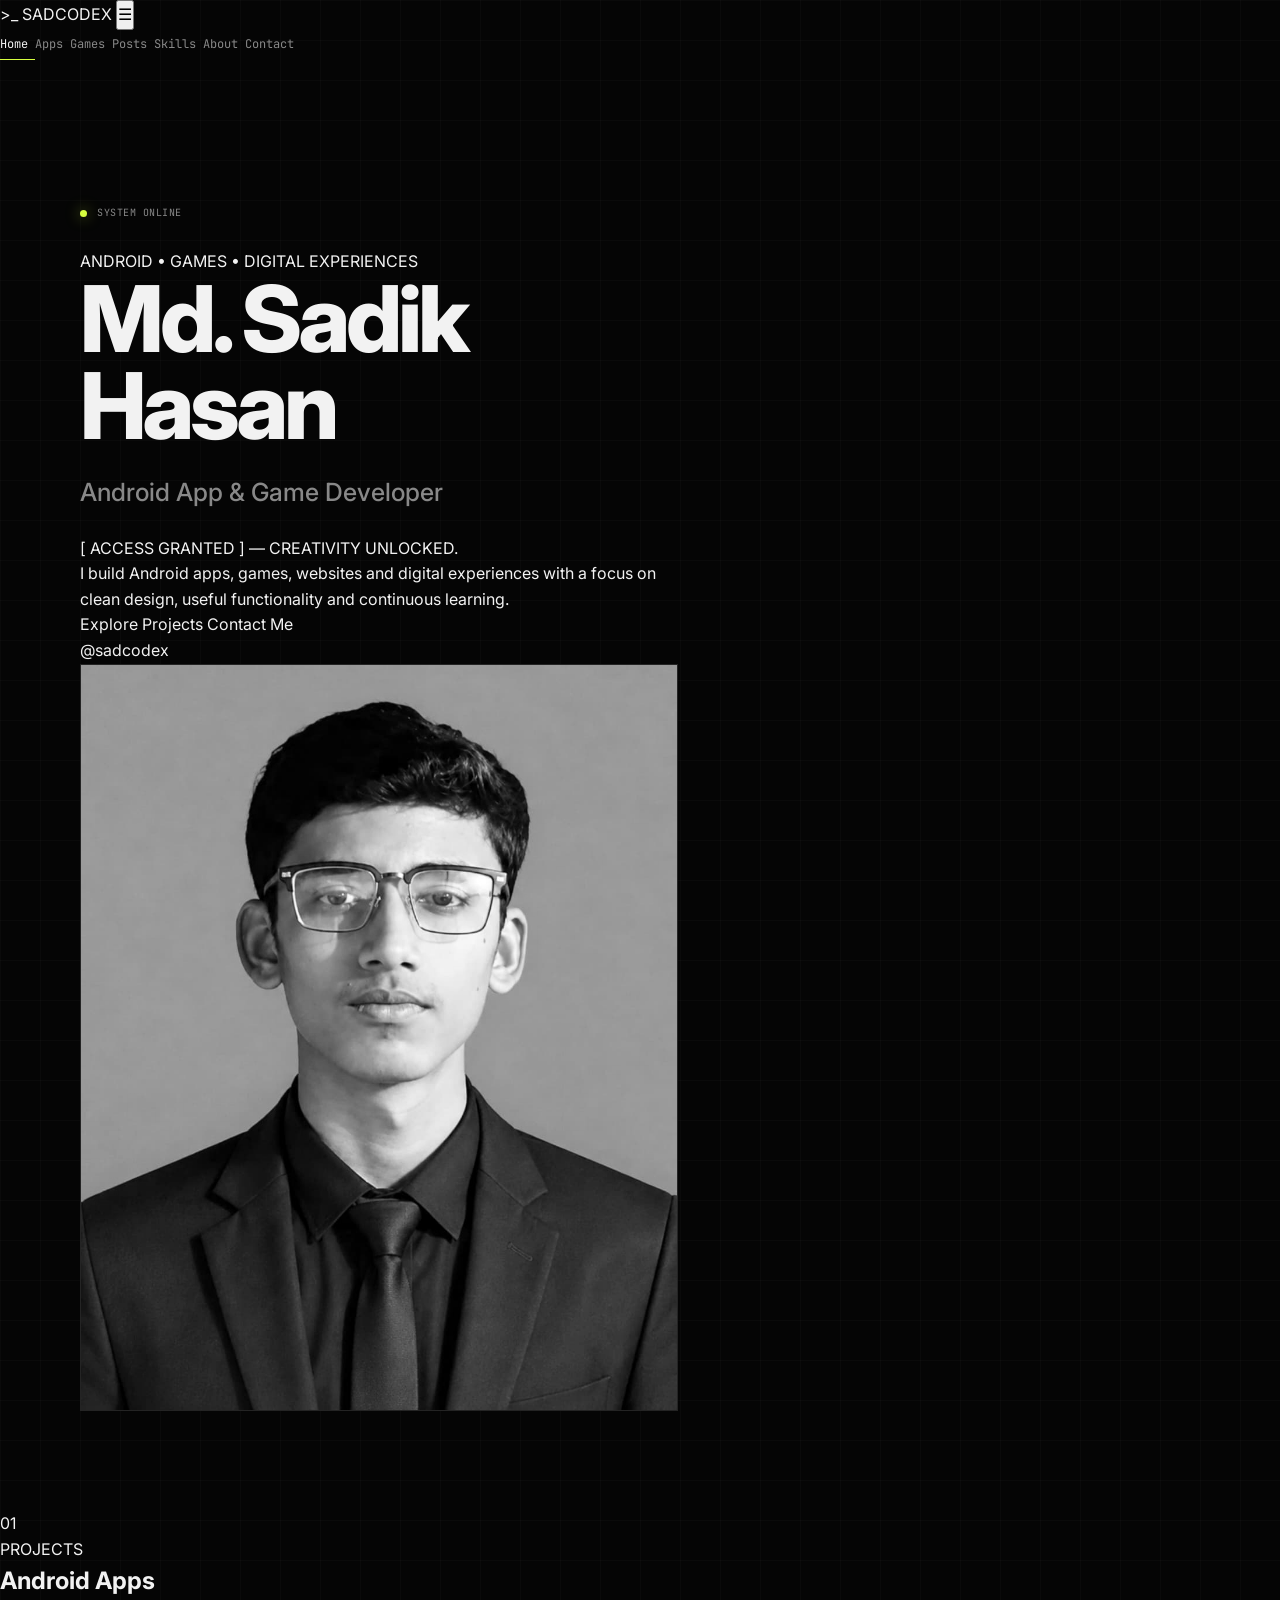
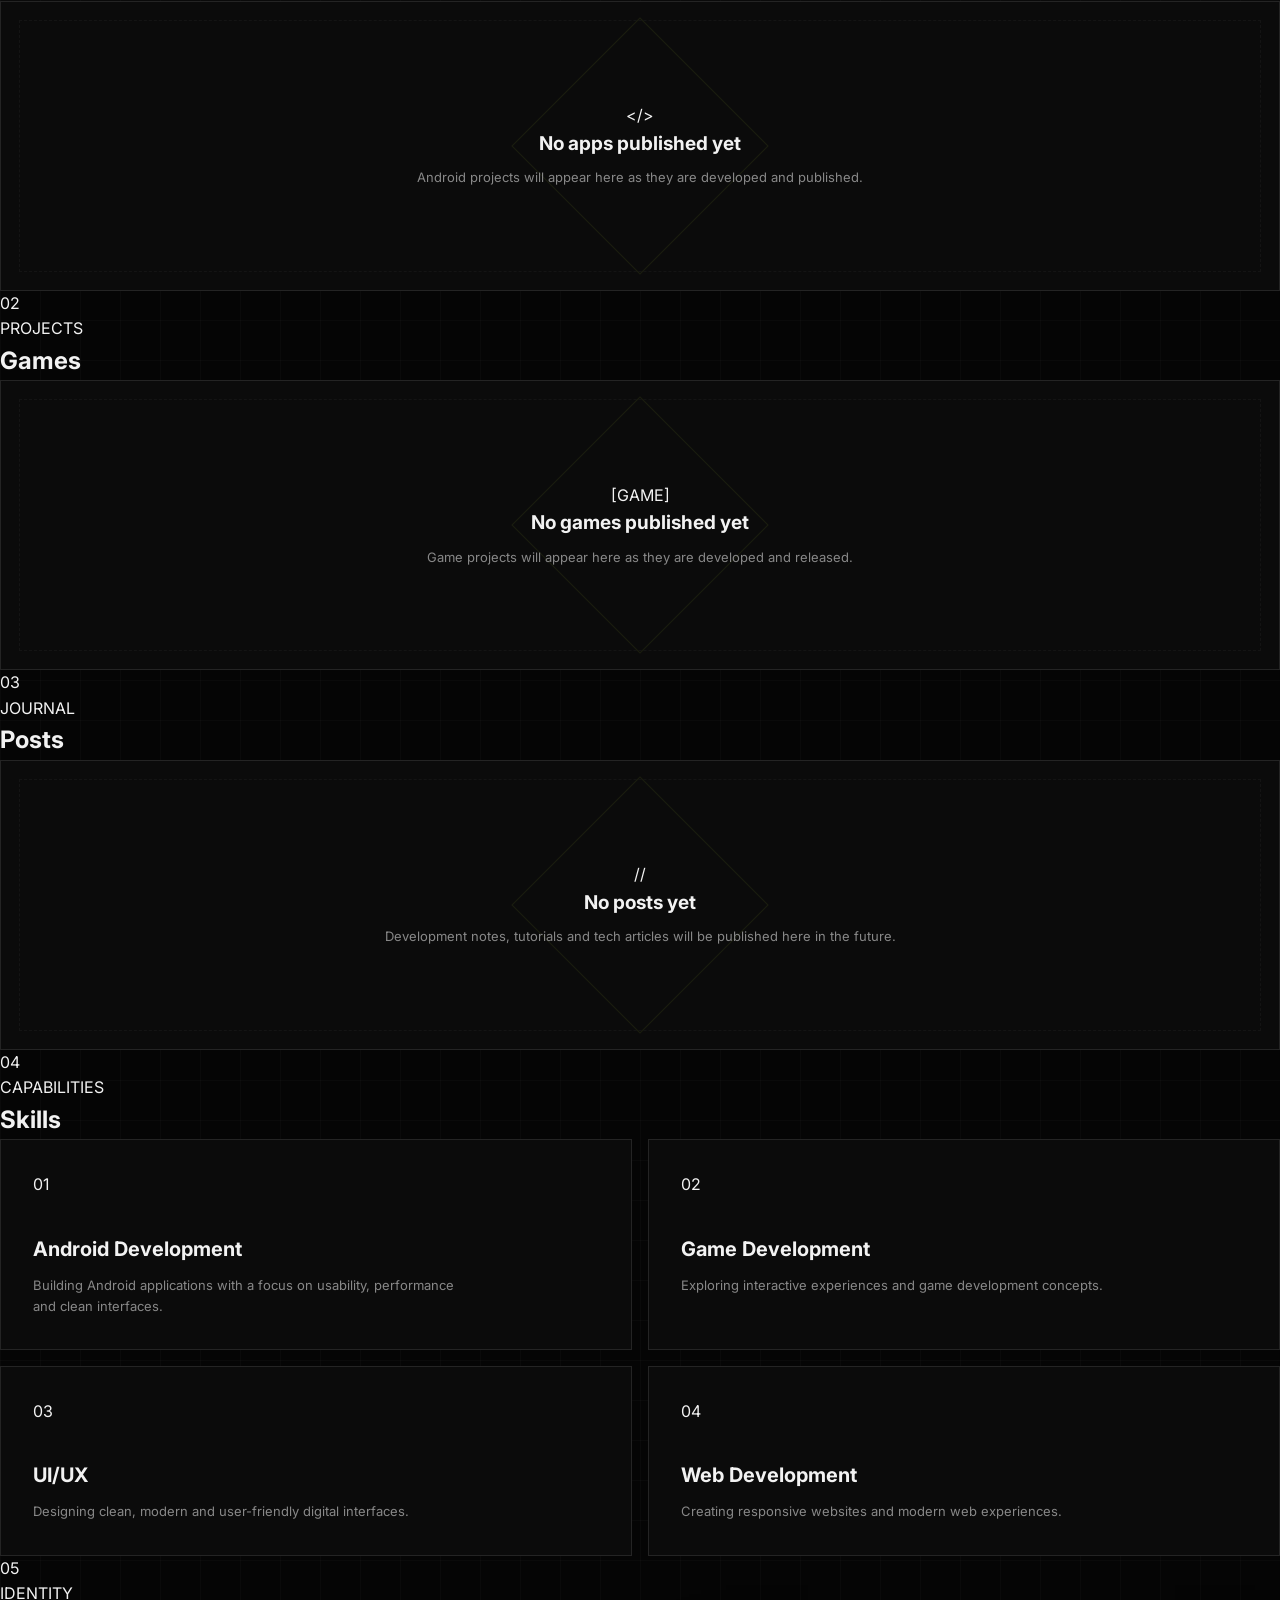
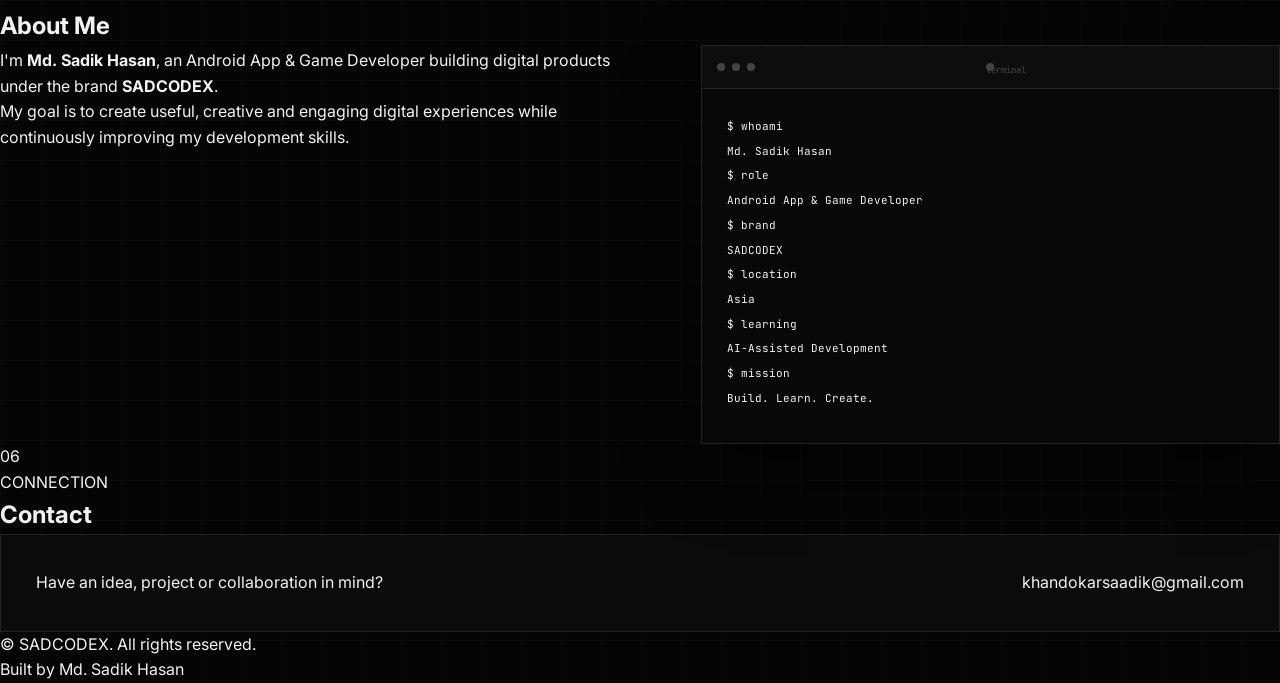
==== commit 0ca372e0: "Update index.html" ====
--- a/index.html
+++ b/index.html
@@ -1,1184 +1,757 @@
 <!DOCTYPE html>
 <html lang="en">
-
 <head>
-
     <meta charset="UTF-8">
 
-    <meta
-        name="viewport"
-        content="width=device-width, initial-scale=1.0"
-    >
+    <meta name="viewport" content="width=device-width, initial-scale=1.0">
 
     <meta
         name="description"
-        content="SADCODEX — Md. Sadik Hasan, Android App & Game Developer building apps, games and digital experiences."
+        content="SADCODEX — Md. Sadik Hasan, an Android App & Game Developer creating apps, games, websites and digital experiences."
     >
 
-    <meta
-        name="robots"
-        content="index, follow"
+    <meta name="author" content="Md. Sadik Hasan">
+    <meta name="robots" content="index, follow">
+    <meta name="googlebot" content="index, follow">
+    <meta name="language" content="English">
+    <meta name="referrer" content="strict-origin-when-cross-origin">
+
+    <meta name="theme-color" content="#050505">
+
+    <link
+        rel="canonical"
+        href="https://mdsadikhasan19.github.io/sadcodex/"
     >
 
-    <meta
-        name="theme-color"
-        content="#050505"
-    >
-
-    <meta
-        name="author"
-        content="Md. Sadik Hasan"
-    >
-
+    <!-- Open Graph -->
+    <meta property="og:type" content="website">
     <meta
         property="og:title"
-        content="SADCODEX — Android App & Game Developer"
+        content="SADCODEX — Md. Sadik Hasan | Android App & Game Developer"
     >
-
     <meta
         property="og:description"
-        content="Md. Sadik Hasan — Android App & Game Developer building apps, games and digital experiences."
+        content="Android App & Game Developer creating apps, games, websites and digital experiences."
     >
-
     <meta
-        property="og:type"
-        content="website"
+        property="og:url"
+        content="https://mdsadikhasan19.github.io/sadcodex/"
     >
-
-    <title>SADCODEX — Android App & Game Developer</title>
-
-
-    <!-- ==================== FONTS ==================== -->
-
+    <meta property="og:site_name" content="SADCODEX">
+    <meta property="og:locale" content="en_US">
+
+    <!-- Twitter -->
+    <meta name="twitter:card" content="summary_large_image">
+    <meta
+        name="twitter:title"
+        content="SADCODEX — Md. Sadik Hasan | Android App & Game Developer"
+    >
+    <meta
+        name="twitter:description"
+        content="Android App & Game Developer creating apps, games, websites and digital experiences."
+    >
+
+    <title>SADCODEX — Md. Sadik Hasan | Android App & Game Developer</title>
+
+    <!-- Google Fonts -->
     <link rel="preconnect" href="https://fonts.googleapis.com">
-
-    <link
-        rel="preconnect"
-        href="https://fonts.gstatic.com"
-        crossorigin
-    >
+    <link rel="preconnect" href="https://fonts.gstatic.com" crossorigin>
 
     <link
         href="https://fonts.googleapis.com/css2?family=Inter:wght@400;500;600;700;800&family=JetBrains+Mono:wght@400;500;600;700&display=swap"
         rel="stylesheet"
     >
 
-
-    <!-- ==================== FAVICON ==================== -->
-
-    <link
-        rel="icon"
-        type="image/svg+xml"
-        href="favicon.svg"
-    >
-
-
-    <!-- ==================== STYLES ==================== -->
-
-    <link
-        rel="stylesheet"
-        href="style.css"
-    >
+    <!-- Main Stylesheet -->
+    <link rel="stylesheet" href="style.css">
+
+    <!-- Structured Data: Person -->
+    <script type="application/ld+json">
+    {
+        "@context": "https://schema.org",
+        "@type": "Person",
+        "name": "Md. Sadik Hasan",
+        "url": "https://mdsadikhasan19.github.io/sadcodex/",
+        "image": "https://mdsadikhasan19.github.io/sadcodex/assets/profile.jpg",
+        "jobTitle": "Android App & Game Developer",
+        "description": "Android App & Game Developer creating apps, games, websites and digital experiences.",
+        "brand": {
+            "@type": "Brand",
+            "name": "SADCODEX"
+        }
+    }
+    </script>
+
+    <!-- Structured Data: WebSite -->
+    <script type="application/ld+json">
+    {
+        "@context": "https://schema.org",
+        "@type": "WebSite",
+        "name": "SADCODEX",
+        "url": "https://mdsadikhasan19.github.io/sadcodex/",
+        "description": "SADCODEX — Md. Sadik Hasan, Android App & Game Developer."
+    }
+    </script>
 
 </head>
 
-
 <body>
 
-
-<!-- ==================== ACCESSIBILITY ==================== -->
-
-<a
-    href="#main-content"
-    class="skip-link"
->
-    Skip to content
-</a>
-
-
-<!-- ==================== HEADER ==================== -->
-
-<header class="header">
-
-    <a
-        href="#home"
-        class="logo"
-        aria-label="SADCODEX Home"
-    >
-
-        <span class="logo-symbol">
-            &lt;/&gt;
-        </span>
-
-        <span>
-            SADCODEX
-        </span>
-
+    <!-- Accessibility -->
+    <a class="skip-link" href="#main-content">
+        Skip to content
     </a>
 
-
-    <button
-        class="menu-button"
-        id="menuButton"
-        type="button"
-        aria-label="Open navigation"
-        aria-expanded="false"
-        aria-controls="navigation"
-    >
-
-        <span></span>
-        <span></span>
-        <span></span>
-
-    </button>
-
-
-    <nav
-        class="navigation"
-        id="navigation"
-        aria-label="Primary navigation"
-    >
-
-        <a
-            href="#home"
-            class="nav-link active"
-        >
-            Home
-        </a>
-
-        <a
-            href="#apps"
-            class="nav-link"
-        >
-            Apps
-        </a>
-
-        <a
-            href="#games"
-            class="nav-link"
-        >
-            Games
-        </a>
-
-        <a
-            href="#posts"
-            class="nav-link"
-        >
-            Posts
-        </a>
-
-        <a
-            href="#skills"
-            class="nav-link"
-        >
-            Skills
-        </a>
-
-        <a
-            href="#about"
-            class="nav-link"
-        >
-            About
-        </a>
-
-        <a
-            href="#contact"
-            class="nav-link"
-        >
-            Contact
-        </a>
-
-    </nav>
-
-</header>
-
-
-<!-- ==================== MAIN ==================== -->
-
-<main id="main-content">
-
-
-<!-- ==================== HOME ==================== -->
-
-<section
-    id="home"
-    class="hero section"
-    aria-labelledby="hero-title"
->
-
-    <div class="hero-content">
-
-
-        <div class="terminal-status">
-
-            <span
-                class="status-dot"
-                aria-hidden="true"
-            ></span>
-
-            <span>
-                SYSTEM INITIALIZED
-            </span>
-
-            <span class="separator">
-                /
-            </span>
-
-            <span>
-                USER: SADCODEX
-            </span>
-
-            <span class="separator">
-                /
-            </span>
-
-            <span>
-                STATUS: ONLINE
-            </span>
+    <!-- ================= HEADER ================= -->
+    <header class="site-header">
+
+        <div class="container nav-container">
+
+            <a href="#home" class="brand" aria-label="SADCODEX Home">
+                <span class="brand-mark">&gt;_</span>
+                <span class="brand-name">SADCODEX</span>
+            </a>
+
+            <button
+                class="menu-toggle"
+                type="button"
+                aria-label="Open navigation menu"
+                aria-expanded="false"
+            >
+                ☰
+            </button>
+
+            <nav class="main-nav" aria-label="Main navigation">
+
+                <a href="#home" class="nav-link active">
+                    Home
+                </a>
+
+                <a href="#apps" class="nav-link">
+                    Apps
+                </a>
+
+                <a href="#games" class="nav-link">
+                    Games
+                </a>
+
+                <a href="#posts" class="nav-link">
+                    Posts
+                </a>
+
+                <a href="#skills" class="nav-link">
+                    Skills
+                </a>
+
+                <a href="#about" class="nav-link">
+                    About
+                </a>
+
+                <a href="#contact" class="nav-link">
+                    Contact
+                </a>
+
+            </nav>
 
         </div>
 
-
-        <p class="eyebrow">
-            ANDROID • GAMES • DIGITAL EXPERIENCES
-        </p>
-
-
-        <h1 id="hero-title">
-
-            Md. Sadik
-
-            <span>
-                Hasan
-            </span>
-
-        </h1>
-
-
-        <h2>
-            Android App &amp; Game Developer
-        </h2>
-
-
-        <div class="tagline">
-
-            <strong>
-                [ ACCESS GRANTED ]
-            </strong>
-
-            <span>
-                — CREATIVITY UNLOCKED.
-            </span>
+    </header>
+
+
+    <!-- ================= MAIN ================= -->
+    <main id="main-content">
+
+
+        <!-- ================= HERO ================= -->
+        <section id="home" class="hero section">
+
+            <div class="container hero-grid">
+
+                <div class="hero-content">
+
+                    <div class="terminal-status">
+                        <span class="status-dot"></span>
+                        SYSTEM ONLINE
+                    </div>
+
+                    <p class="hero-kicker">
+                        ANDROID • GAMES • DIGITAL EXPERIENCES
+                    </p>
+
+                    <h1>
+                        Md. Sadik Hasan
+                    </h1>
+
+                    <h2>
+                        Android App &amp; Game Developer
+                    </h2>
+
+                    <p class="hero-command">
+                        [ ACCESS GRANTED ] — CREATIVITY UNLOCKED.
+                    </p>
+
+                    <p class="hero-description">
+                        I build Android apps, games, websites and digital
+                        experiences with a focus on clean design, useful
+                        functionality and continuous learning.
+                    </p>
+
+                    <div class="hero-actions">
+
+                        <a href="#apps" class="btn btn-primary">
+                            Explore Projects
+                        </a>
+
+                        <a href="#contact" class="btn btn-secondary">
+                            Contact Me
+                        </a>
+
+                    </div>
+
+                    <div class="hero-handle">
+                        @sadcodex
+                    </div>
+
+                </div>
+
+
+                <!-- Profile -->
+                <div class="hero-profile">
+
+                    <div class="profile-frame">
+
+                        <div class="profile-corner corner-top-left"></div>
+                        <div class="profile-corner corner-top-right"></div>
+                        <div class="profile-corner corner-bottom-left"></div>
+                        <div class="profile-corner corner-bottom-right"></div>
+
+                        <img
+                            src="assets/profile.jpg"
+                            alt="Md. Sadik Hasan — Android App & Game Developer"
+                            class="profile-image"
+                        >
+
+                        <div class="profile-scanline"></div>
+
+                    </div>
+
+                </div>
+
+            </div>
+
+        </section>
+
+
+        <!-- ================= APPS ================= -->
+        <section id="apps" class="section projects-section">
+
+            <div class="container">
+
+                <div class="section-heading">
+
+                    <span class="section-index">
+                        01
+                    </span>
+
+                    <div>
+                        <p class="section-label">
+                            PROJECTS
+                        </p>
+
+                        <h2>
+                            Android Apps
+                        </h2>
+                    </div>
+
+                </div>
+
+
+                <div class="empty-state">
+
+                    <div class="empty-icon">
+                        &lt;/&gt;
+                    </div>
+
+                    <h3>
+                        No apps published yet
+                    </h3>
+
+                    <p>
+                        Android projects will appear here as they are
+                        developed and published.
+                    </p>
+
+                </div>
+
+
+                <!--
+                Future App Card Template
+
+                <article class="project-card">
+
+                    <div class="project-card-content">
+
+                        <span class="project-type">
+                            ANDROID APP
+                        </span>
+
+                        <h3>
+                            App Name
+                        </h3>
+
+                        <p>
+                            App description goes here.
+                        </p>
+
+                        <a href="#" class="project-link">
+                            View Project →
+                        </a>
+
+                    </div>
+
+                </article>
+                -->
+
+            </div>
+
+        </section>
+
+
+        <!-- ================= GAMES ================= -->
+        <section id="games" class="section projects-section">
+
+            <div class="container">
+
+                <div class="section-heading">
+
+                    <span class="section-index">
+                        02
+                    </span>
+
+                    <div>
+                        <p class="section-label">
+                            PROJECTS
+                        </p>
+
+                        <h2>
+                            Games
+                        </h2>
+                    </div>
+
+                </div>
+
+
+                <div class="empty-state">
+
+                    <div class="empty-icon">
+                        [GAME]
+                    </div>
+
+                    <h3>
+                        No games published yet
+                    </h3>
+
+                    <p>
+                        Game projects will appear here as they are
+                        developed and released.
+                    </p>
+
+                </div>
+
+
+                <!--
+                Future Game Card Template
+
+                <article class="project-card">
+
+                    <div class="project-card-content">
+
+                        <span class="project-type">
+                            GAME
+                        </span>
+
+                        <h3>
+                            Game Name
+                        </h3>
+
+                        <p>
+                            Game description goes here.
+                        </p>
+
+                        <a href="#" class="project-link">
+                            View Game →
+                        </a>
+
+                    </div>
+
+                </article>
+                -->
+
+            </div>
+
+        </section>
+
+
+        <!-- ================= POSTS ================= -->
+        <section id="posts" class="section posts-section">
+
+            <div class="container">
+
+                <div class="section-heading">
+
+                    <span class="section-index">
+                        03
+                    </span>
+
+                    <div>
+                        <p class="section-label">
+                            JOURNAL
+                        </p>
+
+                        <h2>
+                            Posts
+                        </h2>
+                    </div>
+
+                </div>
+
+
+                <div class="empty-state">
+
+                    <div class="empty-icon">
+                        //
+                    </div>
+
+                    <h3>
+                        No posts yet
+                    </h3>
+
+                    <p>
+                        Development notes, tutorials and tech articles
+                        will be published here in the future.
+                    </p>
+
+                </div>
+
+            </div>
+
+        </section>
+
+
+        <!-- ================= SKILLS ================= -->
+        <section id="skills" class="section skills-section">
+
+            <div class="container">
+
+                <div class="section-heading">
+
+                    <span class="section-index">
+                        04
+                    </span>
+
+                    <div>
+                        <p class="section-label">
+                            CAPABILITIES
+                        </p>
+
+                        <h2>
+                            Skills
+                        </h2>
+                    </div>
+
+                </div>
+
+
+                <div class="skills-grid">
+
+                    <article class="skill-card">
+
+                        <div class="skill-number">
+                            01
+                        </div>
+
+                        <h3>
+                            Android Development
+                        </h3>
+
+                        <p>
+                            Building Android applications with a focus on
+                            usability, performance and clean interfaces.
+                        </p>
+
+                    </article>
+
+
+                    <article class="skill-card">
+
+                        <div class="skill-number">
+                            02
+                        </div>
+
+                        <h3>
+                            Game Development
+                        </h3>
+
+                        <p>
+                            Exploring interactive experiences and
+                            game development concepts.
+                        </p>
+
+                    </article>
+
+
+                    <article class="skill-card">
+
+                        <div class="skill-number">
+                            03
+                        </div>
+
+                        <h3>
+                            UI/UX
+                        </h3>
+
+                        <p>
+                            Designing clean, modern and user-friendly
+                            digital interfaces.
+                        </p>
+
+                    </article>
+
+
+                    <article class="skill-card">
+
+                        <div class="skill-number">
+                            04
+                        </div>
+
+                        <h3>
+                            Web Development
+                        </h3>
+
+                        <p>
+                            Creating responsive websites and modern
+                            web experiences.
+                        </p>
+
+                    </article>
+
+                </div>
+
+            </div>
+
+        </section>
+
+
+        <!-- ================= ABOUT ================= -->
+        <section id="about" class="section about-section">
+
+            <div class="container">
+
+                <div class="section-heading">
+
+                    <span class="section-index">
+                        05
+                    </span>
+
+                    <div>
+                        <p class="section-label">
+                            IDENTITY
+                        </p>
+
+                        <h2>
+                            About Me
+                        </h2>
+                    </div>
+
+                </div>
+
+
+                <div class="about-grid">
+
+                    <div class="about-content">
+
+                        <p>
+                            I'm <strong>Md. Sadik Hasan</strong>, an
+                            Android App &amp; Game Developer building
+                            digital products under the brand
+                            <strong>SADCODEX</strong>.
+                        </p>
+
+                        <p>
+                            My goal is to create useful, creative and
+                            engaging digital experiences while continuously
+                            improving my development skills.
+                        </p>
+
+                    </div>
+
+
+                    <div class="terminal-card">
+
+                        <div class="terminal-header">
+
+                            <span class="terminal-dot"></span>
+                            <span class="terminal-dot"></span>
+                            <span class="terminal-dot"></span>
+
+                            <span class="terminal-title">
+                                terminal
+                            </span>
+
+                        </div>
+
+
+                        <div class="terminal-body">
+
+                            <p>
+                                <span class="terminal-prompt">
+                                    $
+                                </span>
+                                whoami
+                            </p>
+
+                            <p class="terminal-output">
+                                Md. Sadik Hasan
+                            </p>
+
+
+                            <p>
+                                <span class="terminal-prompt">
+                                    $
+                                </span>
+                                role
+                            </p>
+
+                            <p class="terminal-output">
+                                Android App &amp; Game Developer
+                            </p>
+
+
+                            <p>
+                                <span class="terminal-prompt">
+                                    $
+                                </span>
+                                brand
+                            </p>
+
+                            <p class="terminal-output">
+                                SADCODEX
+                            </p>
+
+
+                            <p>
+                                <span class="terminal-prompt">
+                                    $
+                                </span>
+                                location
+                            </p>
+
+                            <p class="terminal-output">
+                                Asia
+                            </p>
+
+
+                            <p>
+                                <span class="terminal-prompt">
+                                    $
+                                </span>
+                                learning
+                            </p>
+
+                            <p class="terminal-output">
+                                AI-Assisted Development
+                            </p>
+
+
+                            <p>
+                                <span class="terminal-prompt">
+                                    $
+                                </span>
+                                mission
+                            </p>
+
+                            <p class="terminal-output">
+                                Build. Learn. Create.
+                            </p>
+
+                        </div>
+
+                    </div>
+
+                </div>
+
+            </div>
+
+        </section>
+
+
+        <!-- ================= CONTACT ================= -->
+        <section id="contact" class="section contact-section">
+
+            <div class="container">
+
+                <div class="section-heading">
+
+                    <span class="section-index">
+                        06
+                    </span>
+
+                    <div>
+                        <p class="section-label">
+                            CONNECTION
+                        </p>
+
+                        <h2>
+                            Contact
+                        </h2>
+                    </div>
+
+                </div>
+
+
+                <div class="contact-card">
+
+                    <p>
+                        Have an idea, project or collaboration in mind?
+                    </p>
+
+                    <a
+                        href="mailto:khandokarsaadik@gmail.com"
+                        class="contact-email"
+                    >
+                        khandokarsaadik@gmail.com
+                    </a>
+
+                </div>
+
+            </div>
+
+        </section>
+
+    </main>
+
+
+    <!-- ================= FOOTER ================= -->
+    <footer class="site-footer">
+
+        <div class="container footer-container">
+
+            <p>
+                © <span id="current-year"></span>
+                SADCODEX. All rights reserved.
+            </p>
+
+            <p class="footer-brand">
+                Built by Md. Sadik Hasan
+            </p>
 
         </div>
 
-
-        <p class="description">
-            // Turning ideas into apps, games &amp; digital experiences.
-        </p>
-
-
-        <div class="hero-buttons">
-
-            <a
-                href="#apps"
-                class="button primary"
-            >
-                EXPLORE
-                <span aria-hidden="true">↗</span>
-            </a>
-
-
-            <a
-                href="#contact"
-                class="button secondary"
-            >
-                CONTACT
-                <span aria-hidden="true">→</span>
-            </a>
-
-        </div>
-
-
-        <div class="developer-meta">
-
-            <span>
-                @sadcodex
-            </span>
-
-            <span
-                class="meta-line"
-                aria-hidden="true"
-            ></span>
-
-            <span>
-                DEVELOPER PORTFOLIO
-            </span>
-
-        </div>
-
-    </div>
-
-
-
-    <!-- ==================== PROFILE ==================== -->
-
-    <div class="profile-container">
-
-        <div
-            class="profile-glow"
-            aria-hidden="true"
-        ></div>
-
-
-        <div class="profile-frame">
-
-            <img
-                src="assets/profile.jpg"
-                alt="Portrait of Md. Sadik Hasan"
-                class="profile-image"
-                loading="eager"
-                onerror="this.style.display='none'; this.nextElementSibling.style.display='flex';"
-            >
-
-
-            <div
-                class="photo-placeholder"
-                aria-hidden="true"
-            >
-
-                <span>
-                    &lt; SADCODEX /&gt;
-                </span>
-
-                <small>
-                    PROFILE IMAGE
-                </small>
-
-            </div>
-
-
-            <div
-                class="scanlines"
-                aria-hidden="true"
-            ></div>
-
-        </div>
-
-
-        <span
-            class="corner top-left"
-            aria-hidden="true"
-        ></span>
-
-        <span
-            class="corner top-right"
-            aria-hidden="true"
-        ></span>
-
-        <span
-            class="corner bottom-left"
-            aria-hidden="true"
-        ></span>
-
-        <span
-            class="corner bottom-right"
-            aria-hidden="true"
-        ></span>
-
-
-        <div class="profile-label">
-            IDENTITY VERIFIED
-        </div>
-
-    </div>
-
-
-
-    <div
-        class="scroll-indicator"
-        aria-hidden="true"
-    >
-
-        <span>
-            SCROLL TO EXPLORE
-        </span>
-
-        <span class="scroll-line"></span>
-
-    </div>
-
-</section>
-
-
-
-<!-- ==================== APPS ==================== -->
-
-<section
-    id="apps"
-    class="content-section section"
-    aria-labelledby="apps-title"
->
-
-    <div class="section-title">
-
-        <span class="section-number">
-            01
-        </span>
-
-        <div>
-
-            <p class="eyebrow">
-                ANDROID APPLICATIONS
-            </p>
-
-            <h2 id="apps-title">
-                Apps <span>&amp; Projects</span>
-            </h2>
-
-        </div>
-
-    </div>
-
-
-    <!--
-    ==================================================
-    FUTURE APP CARD TEMPLATE
-    ==================================================
-
-    <div class="projects-grid">
-
-        <article class="project-card">
-
-            <div class="project-icon">
-
-                <img
-                    src="assets/apps/app-name.png"
-                    alt="App Name icon"
-                    loading="lazy"
-                >
-
-            </div>
-
-            <div class="project-content">
-
-                <span class="project-type">
-                    ANDROID APP
-                </span>
-
-                <h3>
-                    App Name
-                </h3>
-
-                <p>
-                    App description goes here.
-                </p>
-
-                <div class="project-meta">
-                    <span>VERSION 1.0</span>
-                    <span>SIZE 25 MB</span>
-                </div>
-
-                <div class="project-actions">
-
-                    <a
-                        href="#"
-                        class="button primary"
-                    >
-                        APK DOWNLOAD ↗
-                    </a>
-
-                    <a
-                        href="#"
-                        class="button secondary"
-                    >
-                        GOOGLE PLAY ↗
-                    </a>
-
-                </div>
-
-            </div>
-
-        </article>
-
-    </div>
-
-    -->
-
-
-    <div class="empty-state app-empty">
-
-        <div
-            class="empty-grid"
-            aria-hidden="true"
-        ></div>
-
-
-        <div class="code-icon">
-            &lt; APP /&gt;
-        </div>
-
-
-        <div class="empty-status">
-            [ SYSTEM READY ]
-        </div>
-
-
-        <h3>
-            No apps published yet
-        </h3>
-
-
-        <p>
-            Android applications and projects will appear here.
-        </p>
-
-
-        <span class="empty-terminal">
-            waiting_for_first_release...
-        </span>
-
-    </div>
-
-</section>
-
-
-
-<!-- ==================== GAMES ==================== -->
-
-<section
-    id="games"
-    class="content-section section"
-    aria-labelledby="games-title"
->
-
-    <div class="section-title">
-
-        <span class="section-number">
-            02
-        </span>
-
-        <div>
-
-            <p class="eyebrow">
-                INTERACTIVE BUILDS
-            </p>
-
-            <h2 id="games-title">
-                Games <span>&amp; Experiments</span>
-            </h2>
-
-        </div>
-
-    </div>
-
-
-    <!--
-    ==================================================
-    FUTURE GAME CARD TEMPLATE
-    ==================================================
-
-    <div class="projects-grid">
-
-        <article class="project-card game-card">
-
-            <div class="project-cover">
-
-                <img
-                    src="assets/games/game-name.jpg"
-                    alt="Game Name cover"
-                    loading="lazy"
-                >
-
-            </div>
-
-            <div class="project-content">
-
-                <span class="project-type">
-                    ANDROID GAME
-                </span>
-
-                <h3>
-                    Game Name
-                </h3>
-
-                <p>
-                    Game description goes here.
-                </p>
-
-                <div class="project-meta">
-                    <span>VERSION 1.0</span>
-                    <span>SIZE 120 MB</span>
-                </div>
-
-                <div class="project-actions">
-
-                    <a
-                        href="#"
-                        class="button primary"
-                    >
-                        APK DOWNLOAD ↗
-                    </a>
-
-                    <a
-                        href="#"
-                        class="button secondary"
-                    >
-                        GOOGLE PLAY ↗
-                    </a>
-
-                </div>
-
-            </div>
-
-        </article>
-
-    </div>
-
-    -->
-
-
-    <div class="empty-state game-empty">
-
-        <div
-            class="empty-grid"
-            aria-hidden="true"
-        ></div>
-
-
-        <div class="code-icon">
-            [ GAME ]
-        </div>
-
-
-        <div class="empty-status">
-            [ DEVELOPMENT MODE ]
-        </div>
-
-
-        <h3>
-            No games published yet
-        </h3>
-
-
-        <p>
-            Games and interactive experiments will appear here.
-        </p>
-
-
-        <span class="empty-terminal">
-            initializing_game_engine...
-        </span>
-
-    </div>
-
-</section>
-
-
-
-<!-- ==================== POSTS ==================== -->
-
-<section
-    id="posts"
-    class="content-section section"
-    aria-labelledby="posts-title"
->
-
-    <div class="section-title">
-
-        <span class="section-number">
-            03
-        </span>
-
-        <div>
-
-            <p class="eyebrow">
-                DEVELOPER JOURNAL
-            </p>
-
-            <h2 id="posts-title">
-                Posts <span>&amp; Notes</span>
-            </h2>
-
-        </div>
-
-    </div>
-
-
-    <div class="empty-state">
-
-        <div class="code-icon">
-            // POST
-        </div>
-
-        <h3>
-            No posts published yet
-        </h3>
-
-        <p>
-            Tutorials, development notes and tech posts will appear here.
-        </p>
-
-    </div>
-
-</section>
-
-
-
-<!-- ==================== SKILLS ==================== -->
-
-<section
-    id="skills"
-    class="content-section section"
-    aria-labelledby="skills-title"
->
-
-    <div class="section-title">
-
-        <span class="section-number">
-            04
-        </span>
-
-        <div>
-
-            <p class="eyebrow">
-                DEVELOPMENT STACK
-            </p>
-
-            <h2 id="skills-title">
-                Skills <span>&amp; Tools</span>
-            </h2>
-
-        </div>
-
-    </div>
-
-
-    <div class="skills-grid">
-
-        <div class="skill-card">
-
-            <span class="skill-index">
-                01
-            </span>
-
-            <h3>
-                Android Development
-            </h3>
-
-            <p>
-                Building Android applications with
-                modern development tools and practices.
-            </p>
-
-        </div>
-
-
-        <div class="skill-card">
-
-            <span class="skill-index">
-                02
-            </span>
-
-            <h3>
-                Game Development
-            </h3>
-
-            <p>
-                Creating interactive games and
-                experimenting with gameplay ideas.
-            </p>
-
-        </div>
-
-
-        <div class="skill-card">
-
-            <span class="skill-index">
-                03
-            </span>
-
-            <h3>
-                UI / UX
-            </h3>
-
-            <p>
-                Designing clean, responsive and
-                user-friendly digital experiences.
-            </p>
-
-        </div>
-
-
-        <div class="skill-card">
-
-            <span class="skill-index">
-                04
-            </span>
-
-            <h3>
-                Web Development
-            </h3>
-
-            <p>
-                Building modern websites with
-                clean and responsive interfaces.
-            </p>
-
-        </div>
-
-    </div>
-
-</section>
-
-
-
-<!-- ==================== ABOUT ==================== -->
-
-<section
-    id="about"
-    class="content-section section"
-    aria-labelledby="about-title"
->
-
-    <div class="section-title">
-
-        <span class="section-number">
-            05
-        </span>
-
-        <div>
-
-            <p class="eyebrow">
-                WHO IS SADCODEX?
-            </p>
-
-            <h2 id="about-title">
-                About <span>Me</span>
-            </h2>
-
-        </div>
-
-    </div>
-
-
-    <div class="about-grid">
-
-
-        <div class="about-content">
-
-            <p class="about-intro">
-
-                I’m <strong>Md. Sadik Hasan</strong>,
-                an Android App &amp; Game Developer
-                building under the identity of
-                <strong>SADCODEX</strong>.
-
-            </p>
-
-
-            <p class="about-text">
-
-                My journey in development is driven by curiosity,
-                creativity, and a desire to turn ideas into useful
-                digital experiences. I’m continuously learning and
-                exploring development with the help of AI as a
-                learning companion.
-
-            </p>
-
-
-            <p class="about-text">
-
-                SADCODEX is more than just a developer identity.
-                It is a platform where I want to create applications,
-                games and digital experiences that people can use,
-                enjoy and access freely.
-
-            </p>
-
-
-            <p class="about-text">
-
-                My long-term vision is to grow SADCODEX into a larger
-                platform where useful and enjoyable digital creations
-                can reach more people without unnecessary barriers.
-
-            </p>
-
-
-            <div class="about-signature">
-
-                <span
-                    class="signature-line"
-                    aria-hidden="true"
-                ></span>
-
-                <span>
-                    BUILD • SHARE • IMPROVE
-                </span>
-
-            </div>
-
-        </div>
-
-
-
-        <!-- ==================== TERMINAL ==================== -->
-
-        <div class="terminal-card">
-
-            <div class="terminal-header">
-
-                <span></span>
-                <span></span>
-                <span></span>
-
-                <div class="terminal-title">
-                    sadcodex@developer:~
-                </div>
-
-            </div>
-
-
-            <div class="terminal-body">
-
-                <p>
-                    <span class="prompt">$</span>
-                    whoami
-                </p>
-
-                <p class="terminal-value">
-                    Md. Sadik Hasan
-                </p>
-
-
-                <p>
-                    <span class="prompt">$</span>
-                    role
-                </p>
-
-                <p class="terminal-value">
-                    Android App &amp; Game Developer
-                </p>
-
-
-                <p>
-                    <span class="prompt">$</span>
-                    brand
-                </p>
-
-                <p class="terminal-value">
-                    @sadcodex
-                </p>
-
-
-                <p>
-                    <span class="prompt">$</span>
-                    location
-                </p>
-
-                <p class="terminal-value">
-                    Asia
-                </p>
-
-
-                <p>
-                    <span class="prompt">$</span>
-                    learning
-                </p>
-
-                <p class="terminal-value">
-                    AI-Assisted Development
-                </p>
-
-
-                <p>
-                    <span class="prompt">$</span>
-                    mission
-                </p>
-
-                <p class="terminal-value">
-                    BUILD • SHARE • IMPROVE
-                </p>
-
-
-                <p class="terminal-cursor">
-
-                    <span class="prompt">
-                        $
-                    </span>
-
-                    <span
-                        class="cursor"
-                        aria-hidden="true"
-                    >
-                        █
-                    </span>
-
-                </p>
-
-            </div>
-
-        </div>
-
-    </div>
-
-
-
-    <div class="about-info-grid">
-
-        <div class="about-info-card">
-
-            <span class="info-label">
-                IDENTITY
-            </span>
-
-            <strong>
-                SADCODEX
-            </strong>
-
-            <small>
-                Developer Platform
-            </small>
-
-        </div>
-
-
-        <div class="about-info-card">
-
-            <span class="info-label">
-                FOCUS
-            </span>
-
-            <strong>
-                DIGITAL EXPERIENCES
-            </strong>
-
-            <small>
-                Apps • Games • Web
-            </small>
-
-        </div>
-
-
-        <div class="about-info-card">
-
-            <span class="info-label">
-                APPROACH
-            </span>
-
-            <strong>
-                LEARN &amp; CREATE
-            </strong>
-
-            <small>
-                Curiosity • Creativity • Growth
-            </small>
-
-        </div>
-
-    </div>
-
-</section>
-
-
-
-<!-- ==================== CONTACT ==================== -->
-
-<section
-    id="contact"
-    class="content-section section"
-    aria-labelledby="contact-title"
->
-
-    <div class="section-title">
-
-        <span class="section-number">
-            06
-        </span>
-
-        <div>
-
-            <p class="eyebrow">
-                START A CONVERSATION
-            </p>
-
-            <h2 id="contact-title">
-                Get in <span>Touch</span>
-            </h2>
-
-        </div>
-
-    </div>
-
-
-    <div class="contact-card">
-
-        <div>
-
-            <p class="eyebrow">
-                EMAIL
-            </p>
-
-
-            <a
-                href="mailto:khandokarsaadik@gmail.com"
-                class="email"
-            >
-                khandokarsaadik@gmail.com
-            </a>
-
-        </div>
-
-
-        <a
-            href="mailto:khandokarsaadik@gmail.com"
-            class="button primary"
-        >
-            SEND MESSAGE ↗
-        </a>
-
-    </div>
-
-</section>
-
-
-</main>
-
-
-
-<!-- ==================== FOOTER ==================== -->
-
-<footer class="footer">
-
-    <div>
-
-        <strong>
-            SADCODEX
-        </strong>
-
-        <span>
-
-            © <span id="year"></span>
-            Md. Sadik Hasan.
-            All rights reserved.
-
-        </span>
-
-    </div>
-
-
-    <span class="footer-code">
-        [ ACCESS GRANTED ]
-    </span>
-
-</footer>
-
-
-
-<script src="script.js" defer></script>
+    </footer>
+
+
+    <!-- Main JavaScript -->
+    <script src="script.js" defer></script>
 
 </body>
-
-</html>+</html>
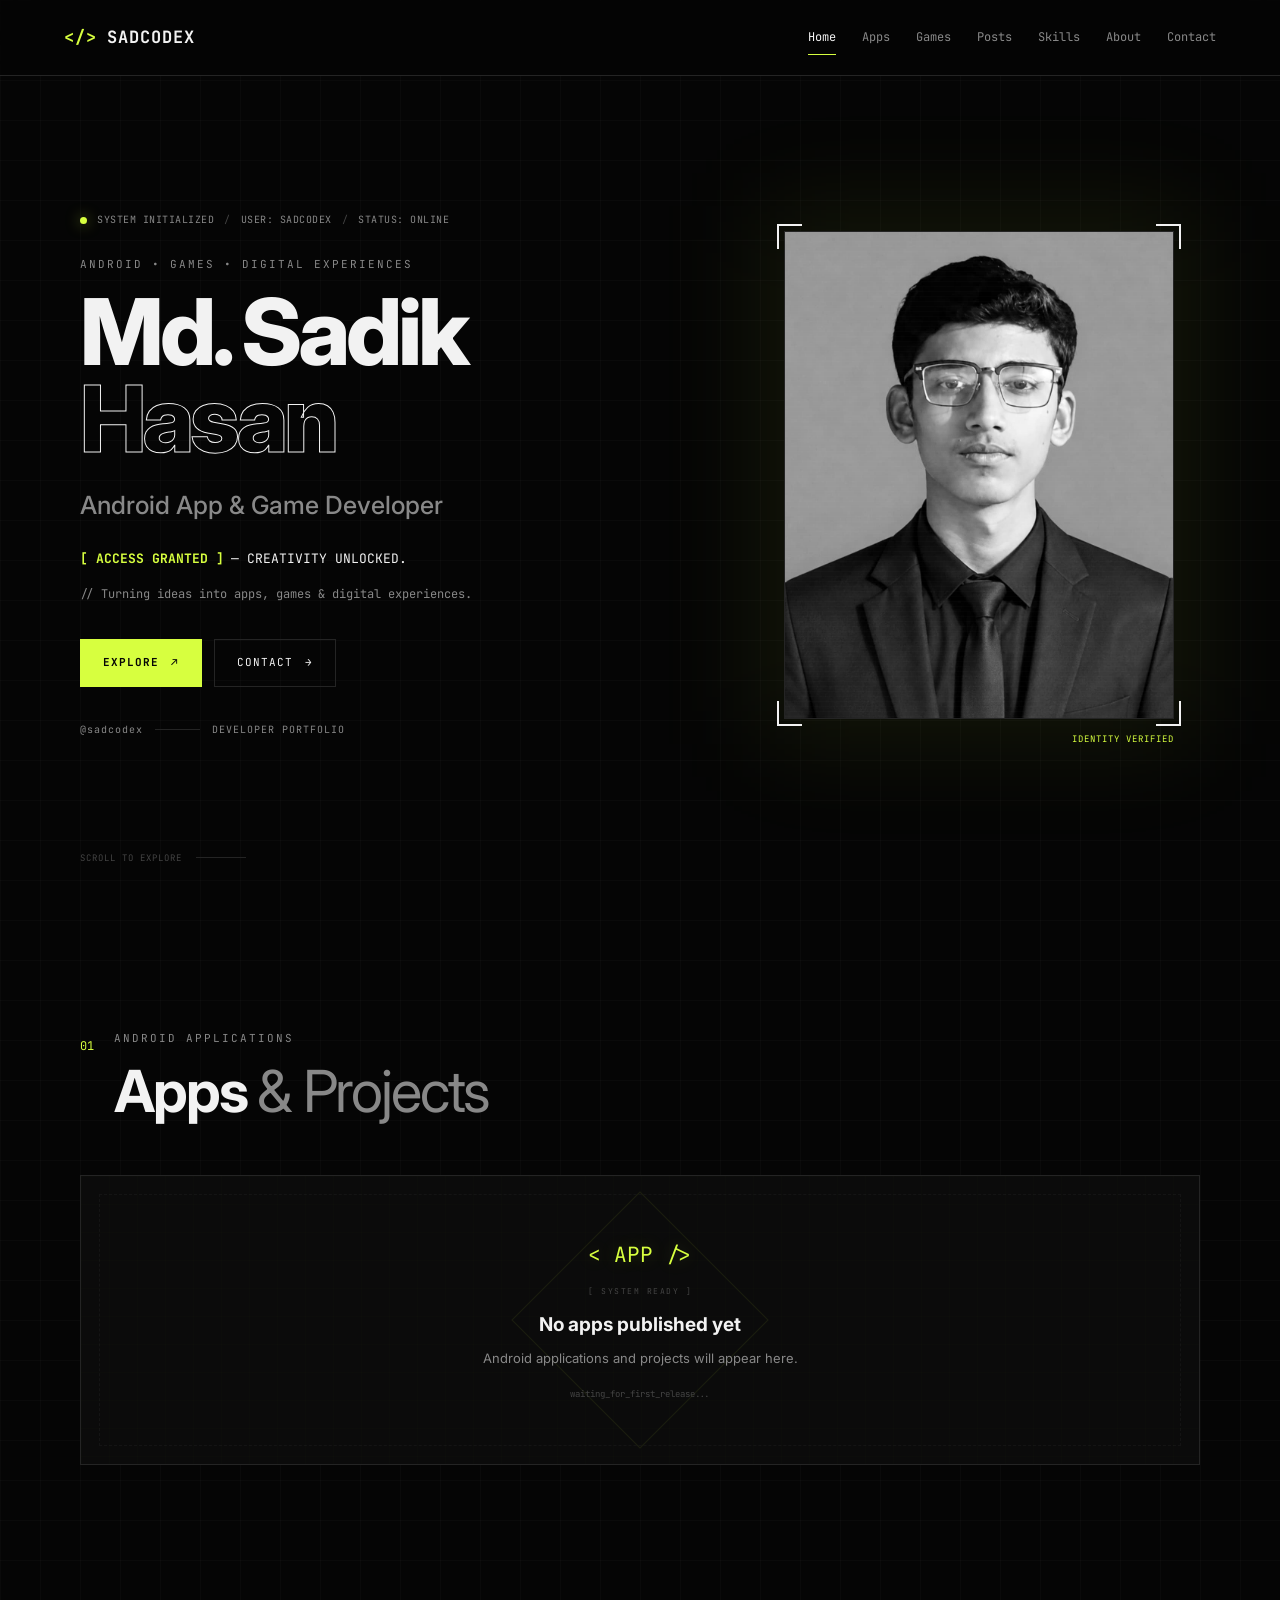
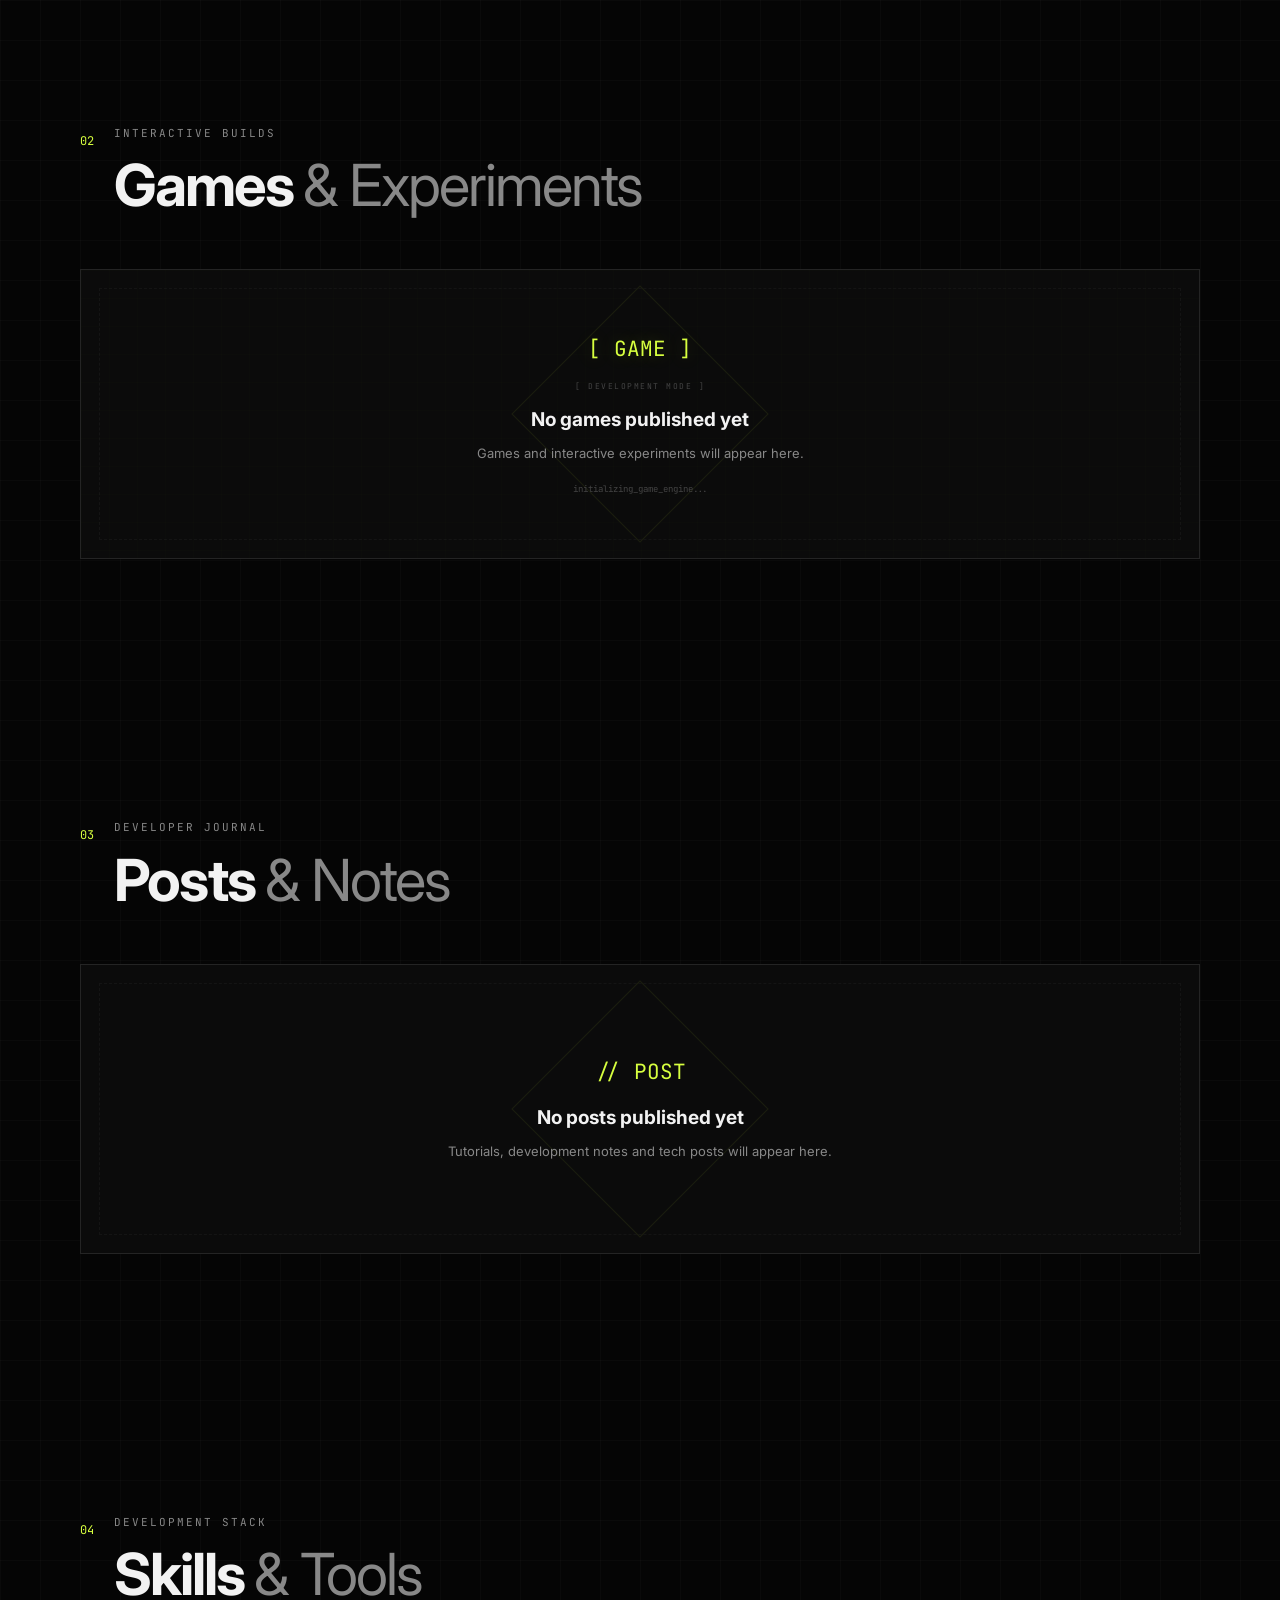
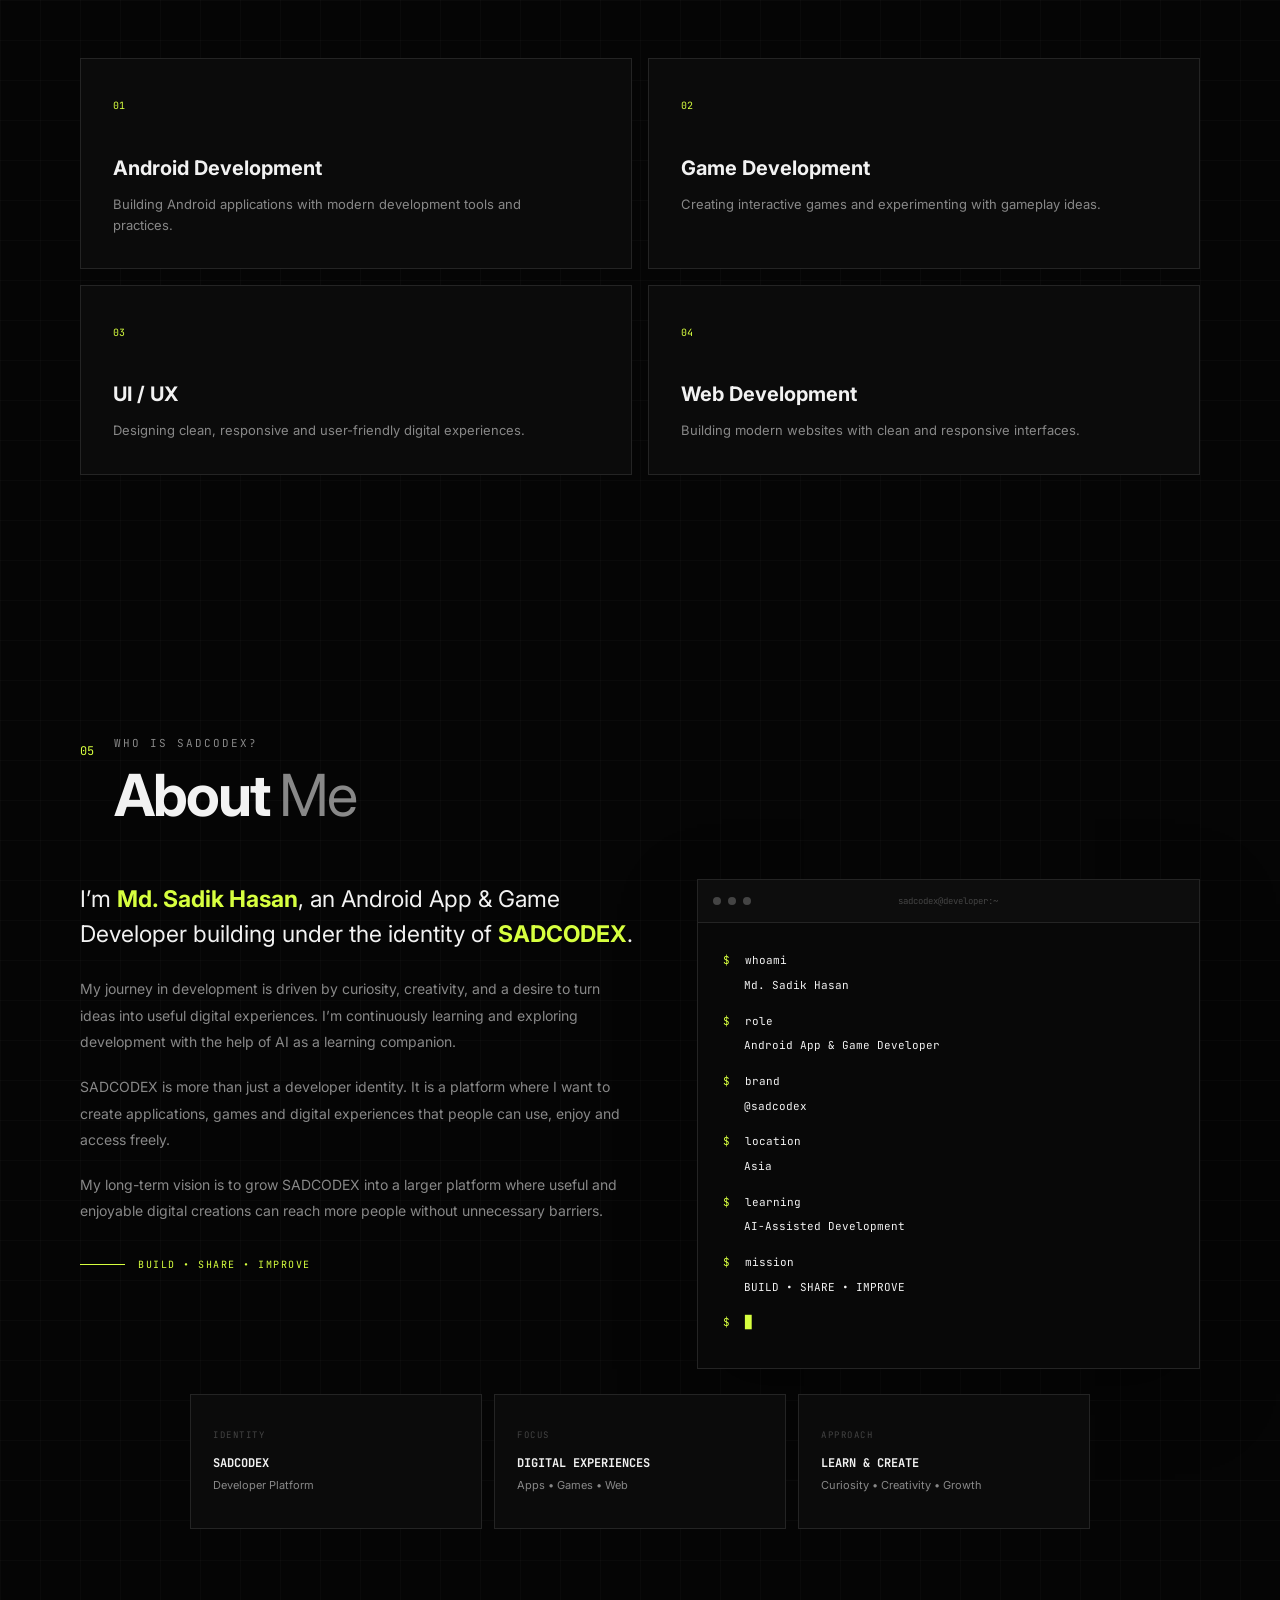
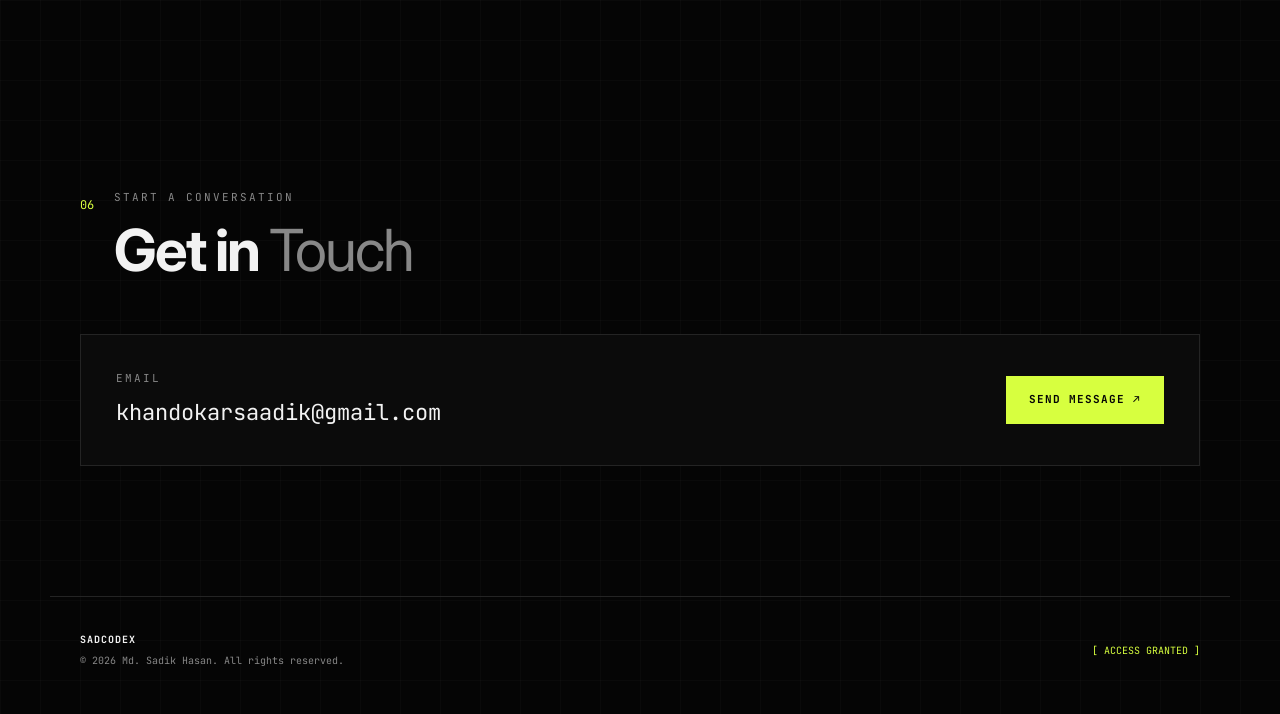
==== commit 561d36e7: "Update print statement from 'Hello' to 'Goodbye'" ====
--- a/index.html
+++ b/index.html
@@ -1,71 +1,143 @@
 <!DOCTYPE html>
 <html lang="en">
+
 <head>
+
     <meta charset="UTF-8">
 
-    <meta name="viewport" content="width=device-width, initial-scale=1.0">
+    <meta
+        name="viewport"
+        content="width=device-width, initial-scale=1.0"
+    >
+
+    <!-- ==================== SEO ==================== -->
+
+    <title>SADCODEX — Md. Sadik Hasan | Android App & Game Developer</title>
 
     <meta
         name="description"
         content="SADCODEX — Md. Sadik Hasan, an Android App & Game Developer creating apps, games, websites and digital experiences."
     >
 
-    <meta name="author" content="Md. Sadik Hasan">
-    <meta name="robots" content="index, follow">
-    <meta name="googlebot" content="index, follow">
-    <meta name="language" content="English">
-    <meta name="referrer" content="strict-origin-when-cross-origin">
-
-    <meta name="theme-color" content="#050505">
+    <meta
+        name="author"
+        content="Md. Sadik Hasan"
+    >
+
+    <meta
+        name="robots"
+        content="index, follow"
+    >
+
+    <meta
+        name="googlebot"
+        content="index, follow"
+    >
+
+    <meta
+        name="language"
+        content="English"
+    >
+
+    <meta
+        name="referrer"
+        content="strict-origin-when-cross-origin"
+    >
+
+    <meta
+        name="theme-color"
+        content="#050505"
+    >
+
+
+    <!-- ==================== CANONICAL ==================== -->
 
     <link
         rel="canonical"
         href="https://mdsadikhasan19.github.io/sadcodex/"
     >
 
-    <!-- Open Graph -->
-    <meta property="og:type" content="website">
+
+    <!-- ==================== OPEN GRAPH ==================== -->
+
+    <meta
+        property="og:type"
+        content="website"
+    >
+
     <meta
         property="og:title"
         content="SADCODEX — Md. Sadik Hasan | Android App & Game Developer"
     >
+
     <meta
         property="og:description"
         content="Android App & Game Developer creating apps, games, websites and digital experiences."
     >
+
     <meta
         property="og:url"
         content="https://mdsadikhasan19.github.io/sadcodex/"
     >
-    <meta property="og:site_name" content="SADCODEX">
-    <meta property="og:locale" content="en_US">
-
-    <!-- Twitter -->
-    <meta name="twitter:card" content="summary_large_image">
+
+    <meta
+        property="og:site_name"
+        content="SADCODEX"
+    >
+
+    <meta
+        property="og:locale"
+        content="en_US"
+    >
+
+
+    <!-- ==================== TWITTER / X ==================== -->
+
+    <meta
+        name="twitter:card"
+        content="summary_large_image"
+    >
+
     <meta
         name="twitter:title"
         content="SADCODEX — Md. Sadik Hasan | Android App & Game Developer"
     >
+
     <meta
         name="twitter:description"
         content="Android App & Game Developer creating apps, games, websites and digital experiences."
     >
 
-    <title>SADCODEX — Md. Sadik Hasan | Android App & Game Developer</title>
-
-    <!-- Google Fonts -->
-    <link rel="preconnect" href="https://fonts.googleapis.com">
-    <link rel="preconnect" href="https://fonts.gstatic.com" crossorigin>
+
+    <!-- ==================== FONTS ==================== -->
+
+    <link
+        rel="preconnect"
+        href="https://fonts.googleapis.com"
+    >
+
+    <link
+        rel="preconnect"
+        href="https://fonts.gstatic.com"
+        crossorigin
+    >
 
     <link
         href="https://fonts.googleapis.com/css2?family=Inter:wght@400;500;600;700;800&family=JetBrains+Mono:wght@400;500;600;700&display=swap"
         rel="stylesheet"
     >
 
-    <!-- Main Stylesheet -->
-    <link rel="stylesheet" href="style.css">
-
-    <!-- Structured Data: Person -->
+
+    <!-- ==================== STYLES ==================== -->
+
+    <link
+        rel="stylesheet"
+        href="style.css"
+    >
+
+
+    <!-- ==================== STRUCTURED DATA ==================== -->
+
     <script type="application/ld+json">
     {
         "@context": "https://schema.org",
@@ -82,7 +154,7 @@
     }
     </script>
 
-    <!-- Structured Data: WebSite -->
+
     <script type="application/ld+json">
     {
         "@context": "https://schema.org",
@@ -95,663 +167,1108 @@
 
 </head>
 
+
 <body>
 
-    <!-- Accessibility -->
-    <a class="skip-link" href="#main-content">
-        Skip to content
+
+<!-- ==================== ACCESSIBILITY ==================== -->
+
+<a
+    href="#main-content"
+    class="skip-link"
+>
+    Skip to content
+</a>
+
+
+<!-- ==================== HEADER ==================== -->
+
+<header class="header">
+
+    <a
+        href="#home"
+        class="logo"
+        aria-label="SADCODEX Home"
+    >
+
+        <span class="logo-symbol">
+            &lt;/&gt;
+        </span>
+
+        <span>
+            SADCODEX
+        </span>
+
     </a>
 
-    <!-- ================= HEADER ================= -->
-    <header class="site-header">
-
-        <div class="container nav-container">
-
-            <a href="#home" class="brand" aria-label="SADCODEX Home">
-                <span class="brand-mark">&gt;_</span>
-                <span class="brand-name">SADCODEX</span>
+
+    <button
+        class="menu-button"
+        id="menuButton"
+        type="button"
+        aria-label="Open navigation"
+        aria-expanded="false"
+        aria-controls="navigation"
+    >
+
+        <span></span>
+        <span></span>
+        <span></span>
+
+    </button>
+
+
+    <nav
+        class="navigation"
+        id="navigation"
+        aria-label="Primary navigation"
+    >
+
+        <a
+            href="#home"
+            class="nav-link active"
+        >
+            Home
+        </a>
+
+        <a
+            href="#apps"
+            class="nav-link"
+        >
+            Apps
+        </a>
+
+        <a
+            href="#games"
+            class="nav-link"
+        >
+            Games
+        </a>
+
+        <a
+            href="#posts"
+            class="nav-link"
+        >
+            Posts
+        </a>
+
+        <a
+            href="#skills"
+            class="nav-link"
+        >
+            Skills
+        </a>
+
+        <a
+            href="#about"
+            class="nav-link"
+        >
+            About
+        </a>
+
+        <a
+            href="#contact"
+            class="nav-link"
+        >
+            Contact
+        </a>
+
+    </nav>
+
+</header>
+
+
+<!-- ==================== MAIN ==================== -->
+
+<main id="main-content">
+
+
+<!-- ==================== HOME ==================== -->
+
+<section
+    id="home"
+    class="hero section"
+    aria-labelledby="hero-title"
+>
+
+    <div class="hero-content">
+
+
+        <div class="terminal-status">
+
+            <span
+                class="status-dot"
+                aria-hidden="true"
+            ></span>
+
+            <span>
+                SYSTEM INITIALIZED
+            </span>
+
+            <span class="separator">
+                /
+            </span>
+
+            <span>
+                USER: SADCODEX
+            </span>
+
+            <span class="separator">
+                /
+            </span>
+
+            <span>
+                STATUS: ONLINE
+            </span>
+
+        </div>
+
+
+        <p class="eyebrow">
+            ANDROID • GAMES • DIGITAL EXPERIENCES
+        </p>
+
+
+        <h1 id="hero-title">
+
+            Md. Sadik
+
+            <span>
+                Hasan
+            </span>
+
+        </h1>
+
+
+        <h2>
+            Android App &amp; Game Developer
+        </h2>
+
+
+        <div class="tagline">
+
+            <strong>
+                [ ACCESS GRANTED ]
+            </strong>
+
+            <span>
+                — CREATIVITY UNLOCKED.
+            </span>
+
+        </div>
+
+
+        <p class="description">
+            // Turning ideas into apps, games &amp; digital experiences.
+        </p>
+
+
+        <div class="hero-buttons">
+
+            <a
+                href="#apps"
+                class="button primary"
+            >
+                EXPLORE
+                <span aria-hidden="true">↗</span>
             </a>
 
-            <button
-                class="menu-toggle"
-                type="button"
-                aria-label="Open navigation menu"
-                aria-expanded="false"
+
+            <a
+                href="#contact"
+                class="button secondary"
             >
-                ☰
-            </button>
-
-            <nav class="main-nav" aria-label="Main navigation">
-
-                <a href="#home" class="nav-link active">
-                    Home
-                </a>
-
-                <a href="#apps" class="nav-link">
-                    Apps
-                </a>
-
-                <a href="#games" class="nav-link">
-                    Games
-                </a>
-
-                <a href="#posts" class="nav-link">
-                    Posts
-                </a>
-
-                <a href="#skills" class="nav-link">
-                    Skills
-                </a>
-
-                <a href="#about" class="nav-link">
-                    About
-                </a>
-
-                <a href="#contact" class="nav-link">
-                    Contact
-                </a>
-
-            </nav>
-
-        </div>
-
-    </header>
-
-
-    <!-- ================= MAIN ================= -->
-    <main id="main-content">
-
-
-        <!-- ================= HERO ================= -->
-        <section id="home" class="hero section">
-
-            <div class="container hero-grid">
-
-                <div class="hero-content">
-
-                    <div class="terminal-status">
-                        <span class="status-dot"></span>
-                        SYSTEM ONLINE
-                    </div>
-
-                    <p class="hero-kicker">
-                        ANDROID • GAMES • DIGITAL EXPERIENCES
-                    </p>
-
-                    <h1>
-                        Md. Sadik Hasan
-                    </h1>
-
-                    <h2>
-                        Android App &amp; Game Developer
-                    </h2>
-
-                    <p class="hero-command">
-                        [ ACCESS GRANTED ] — CREATIVITY UNLOCKED.
-                    </p>
-
-                    <p class="hero-description">
-                        I build Android apps, games, websites and digital
-                        experiences with a focus on clean design, useful
-                        functionality and continuous learning.
-                    </p>
-
-                    <div class="hero-actions">
-
-                        <a href="#apps" class="btn btn-primary">
-                            Explore Projects
-                        </a>
-
-                        <a href="#contact" class="btn btn-secondary">
-                            Contact Me
-                        </a>
-
-                    </div>
-
-                    <div class="hero-handle">
-                        @sadcodex
-                    </div>
-
+                CONTACT
+                <span aria-hidden="true">→</span>
+            </a>
+
+        </div>
+
+
+        <div class="developer-meta">
+
+            <span>
+                @sadcodex
+            </span>
+
+            <span
+                class="meta-line"
+                aria-hidden="true"
+            ></span>
+
+            <span>
+                DEVELOPER PORTFOLIO
+            </span>
+
+        </div>
+
+    </div>
+
+
+
+    <!-- ==================== PROFILE ==================== -->
+
+    <div class="profile-container">
+
+        <div
+            class="profile-glow"
+            aria-hidden="true"
+        ></div>
+
+
+        <div class="profile-frame">
+
+            <img
+                src="assets/profile.jpg"
+                alt="Portrait of Md. Sadik Hasan"
+                class="profile-image"
+                loading="eager"
+                onerror="this.style.display='none'; this.nextElementSibling.style.display='flex';"
+            >
+
+
+            <div
+                class="photo-placeholder"
+                aria-hidden="true"
+            >
+
+                <span>
+                    &lt; SADCODEX /&gt;
+                </span>
+
+                <small>
+                    PROFILE IMAGE
+                </small>
+
+            </div>
+
+
+            <div
+                class="scanlines"
+                aria-hidden="true"
+            ></div>
+
+        </div>
+
+
+        <span
+            class="corner top-left"
+            aria-hidden="true"
+        ></span>
+
+        <span
+            class="corner top-right"
+            aria-hidden="true"
+        ></span>
+
+        <span
+            class="corner bottom-left"
+            aria-hidden="true"
+        ></span>
+
+        <span
+            class="corner bottom-right"
+            aria-hidden="true"
+        ></span>
+
+
+        <div class="profile-label">
+            IDENTITY VERIFIED
+        </div>
+
+    </div>
+
+
+
+    <div
+        class="scroll-indicator"
+        aria-hidden="true"
+    >
+
+        <span>
+            SCROLL TO EXPLORE
+        </span>
+
+        <span class="scroll-line"></span>
+
+    </div>
+
+</section>
+
+
+
+<!-- ==================== APPS ==================== -->
+
+<section
+    id="apps"
+    class="content-section section"
+    aria-labelledby="apps-title"
+>
+
+    <div class="section-title">
+
+        <span class="section-number">
+            01
+        </span>
+
+        <div>
+
+            <p class="eyebrow">
+                ANDROID APPLICATIONS
+            </p>
+
+            <h2 id="apps-title">
+                Apps <span>&amp; Projects</span>
+            </h2>
+
+        </div>
+
+    </div>
+
+
+    <!--
+    ==================================================
+    FUTURE APP CARD TEMPLATE
+    ==================================================
+
+    <div class="projects-grid">
+
+        <article class="project-card">
+
+            <div class="project-icon">
+
+                <img
+                    src="assets/apps/app-name.png"
+                    alt="App Name icon"
+                    loading="lazy"
+                >
+
+            </div>
+
+            <div class="project-content">
+
+                <span class="project-type">
+                    ANDROID APP
+                </span>
+
+                <h3>
+                    App Name
+                </h3>
+
+                <p>
+                    App description goes here.
+                </p>
+
+                <div class="project-meta">
+                    <span>VERSION 1.0</span>
+                    <span>SIZE 25 MB</span>
                 </div>
 
-
-                <!-- Profile -->
-                <div class="hero-profile">
-
-                    <div class="profile-frame">
-
-                        <div class="profile-corner corner-top-left"></div>
-                        <div class="profile-corner corner-top-right"></div>
-                        <div class="profile-corner corner-bottom-left"></div>
-                        <div class="profile-corner corner-bottom-right"></div>
-
-                        <img
-                            src="assets/profile.jpg"
-                            alt="Md. Sadik Hasan — Android App & Game Developer"
-                            class="profile-image"
-                        >
-
-                        <div class="profile-scanline"></div>
-
-                    </div>
+                <div class="project-actions">
+
+                    <a
+                        href="#"
+                        class="button primary"
+                    >
+                        APK DOWNLOAD ↗
+                    </a>
+
+                    <a
+                        href="#"
+                        class="button secondary"
+                    >
+                        GOOGLE PLAY ↗
+                    </a>
 
                 </div>
 
             </div>
 
-        </section>
-
-
-        <!-- ================= APPS ================= -->
-        <section id="apps" class="section projects-section">
-
-            <div class="container">
-
-                <div class="section-heading">
-
-                    <span class="section-index">
-                        01
+        </article>
+
+    </div>
+
+    -->
+
+
+    <div class="empty-state app-empty">
+
+        <div
+            class="empty-grid"
+            aria-hidden="true"
+        ></div>
+
+
+        <div class="code-icon">
+            &lt; APP /&gt;
+        </div>
+
+
+        <div class="empty-status">
+            [ SYSTEM READY ]
+        </div>
+
+
+        <h3>
+            No apps published yet
+        </h3>
+
+
+        <p>
+            Android applications and projects will appear here.
+        </p>
+
+
+        <span class="empty-terminal">
+            waiting_for_first_release...
+        </span>
+
+    </div>
+
+</section>
+
+
+
+<!-- ==================== GAMES ==================== -->
+
+<section
+    id="games"
+    class="content-section section"
+    aria-labelledby="games-title"
+>
+
+    <div class="section-title">
+
+        <span class="section-number">
+            02
+        </span>
+
+        <div>
+
+            <p class="eyebrow">
+                INTERACTIVE BUILDS
+            </p>
+
+            <h2 id="games-title">
+                Games <span>&amp; Experiments</span>
+            </h2>
+
+        </div>
+
+    </div>
+
+
+    <!--
+    ==================================================
+    FUTURE GAME CARD TEMPLATE
+    ==================================================
+
+    <div class="projects-grid">
+
+        <article class="project-card game-card">
+
+            <div class="project-cover">
+
+                <img
+                    src="assets/games/game-name.jpg"
+                    alt="Game Name cover"
+                    loading="lazy"
+                >
+
+            </div>
+
+            <div class="project-content">
+
+                <span class="project-type">
+                    ANDROID GAME
+                </span>
+
+                <h3>
+                    Game Name
+                </h3>
+
+                <p>
+                    Game description goes here.
+                </p>
+
+                <div class="project-meta">
+                    <span>VERSION 1.0</span>
+                    <span>SIZE 120 MB</span>
+                </div>
+
+                <div class="project-actions">
+
+                    <a
+                        href="#"
+                        class="button primary"
+                    >
+                        APK DOWNLOAD ↗
+                    </a>
+
+                    <a
+                        href="#"
+                        class="button secondary"
+                    >
+                        GOOGLE PLAY ↗
+                    </a>
+
+                </div>
+
+            </div>
+
+        </article>
+
+    </div>
+
+    -->
+
+
+    <div class="empty-state game-empty">
+
+        <div
+            class="empty-grid"
+            aria-hidden="true"
+        ></div>
+
+
+        <div class="code-icon">
+            [ GAME ]
+        </div>
+
+
+        <div class="empty-status">
+            [ DEVELOPMENT MODE ]
+        </div>
+
+
+        <h3>
+            No games published yet
+        </h3>
+
+
+        <p>
+            Games and interactive experiments will appear here.
+        </p>
+
+
+        <span class="empty-terminal">
+            initializing_game_engine...
+        </span>
+
+    </div>
+
+</section>
+
+
+
+<!-- ==================== POSTS ==================== -->
+
+<section
+    id="posts"
+    class="content-section section"
+    aria-labelledby="posts-title"
+>
+
+    <div class="section-title">
+
+        <span class="section-number">
+            03
+        </span>
+
+        <div>
+
+            <p class="eyebrow">
+                DEVELOPER JOURNAL
+            </p>
+
+            <h2 id="posts-title">
+                Posts <span>&amp; Notes</span>
+            </h2>
+
+        </div>
+
+    </div>
+
+
+    <div class="empty-state">
+
+        <div class="code-icon">
+            // POST
+        </div>
+
+        <h3>
+            No posts published yet
+        </h3>
+
+        <p>
+            Tutorials, development notes and tech posts will appear here.
+        </p>
+
+    </div>
+
+</section>
+
+
+
+<!-- ==================== SKILLS ==================== -->
+
+<section
+    id="skills"
+    class="content-section section"
+    aria-labelledby="skills-title"
+>
+
+    <div class="section-title">
+
+        <span class="section-number">
+            04
+        </span>
+
+        <div>
+
+            <p class="eyebrow">
+                DEVELOPMENT STACK
+            </p>
+
+            <h2 id="skills-title">
+                Skills <span>&amp; Tools</span>
+            </h2>
+
+        </div>
+
+    </div>
+
+
+    <div class="skills-grid">
+
+        <div class="skill-card">
+
+            <span class="skill-index">
+                01
+            </span>
+
+            <h3>
+                Android Development
+            </h3>
+
+            <p>
+                Building Android applications with
+                modern development tools and practices.
+            </p>
+
+        </div>
+
+
+        <div class="skill-card">
+
+            <span class="skill-index">
+                02
+            </span>
+
+            <h3>
+                Game Development
+            </h3>
+
+            <p>
+                Creating interactive games and
+                experimenting with gameplay ideas.
+            </p>
+
+        </div>
+
+
+        <div class="skill-card">
+
+            <span class="skill-index">
+                03
+            </span>
+
+            <h3>
+                UI / UX
+            </h3>
+
+            <p>
+                Designing clean, responsive and
+                user-friendly digital experiences.
+            </p>
+
+        </div>
+
+
+        <div class="skill-card">
+
+            <span class="skill-index">
+                04
+            </span>
+
+            <h3>
+                Web Development
+            </h3>
+
+            <p>
+                Building modern websites with
+                clean and responsive interfaces.
+            </p>
+
+        </div>
+
+    </div>
+
+</section>
+
+
+
+<!-- ==================== ABOUT ==================== -->
+
+<section
+    id="about"
+    class="content-section section"
+    aria-labelledby="about-title"
+>
+
+    <div class="section-title">
+
+        <span class="section-number">
+            05
+        </span>
+
+        <div>
+
+            <p class="eyebrow">
+                WHO IS SADCODEX?
+            </p>
+
+            <h2 id="about-title">
+                About <span>Me</span>
+            </h2>
+
+        </div>
+
+    </div>
+
+
+    <div class="about-grid">
+
+
+        <div class="about-content">
+
+            <p class="about-intro">
+
+                I’m <strong>Md. Sadik Hasan</strong>,
+                an Android App &amp; Game Developer
+                building under the identity of
+                <strong>SADCODEX</strong>.
+
+            </p>
+
+
+            <p class="about-text">
+
+                My journey in development is driven by curiosity,
+                creativity, and a desire to turn ideas into useful
+                digital experiences. I’m continuously learning and
+                exploring development with the help of AI as a
+                learning companion.
+
+            </p>
+
+
+            <p class="about-text">
+
+                SADCODEX is more than just a developer identity.
+                It is a platform where I want to create applications,
+                games and digital experiences that people can use,
+                enjoy and access freely.
+
+            </p>
+
+
+            <p class="about-text">
+
+                My long-term vision is to grow SADCODEX into a larger
+                platform where useful and enjoyable digital creations
+                can reach more people without unnecessary barriers.
+
+            </p>
+
+
+            <div class="about-signature">
+
+                <span
+                    class="signature-line"
+                    aria-hidden="true"
+                ></span>
+
+                <span>
+                    BUILD • SHARE • IMPROVE
+                </span>
+
+            </div>
+
+        </div>
+
+
+
+        <!-- ==================== TERMINAL ==================== -->
+
+        <div class="terminal-card">
+
+            <div class="terminal-header">
+
+                <span></span>
+                <span></span>
+                <span></span>
+
+                <div class="terminal-title">
+                    sadcodex@developer:~
+                </div>
+
+            </div>
+
+
+            <div class="terminal-body">
+
+                <p>
+                    <span class="prompt">$</span>
+                    whoami
+                </p>
+
+                <p class="terminal-value">
+                    Md. Sadik Hasan
+                </p>
+
+
+                <p>
+                    <span class="prompt">$</span>
+                    role
+                </p>
+
+                <p class="terminal-value">
+                    Android App &amp; Game Developer
+                </p>
+
+
+                <p>
+                    <span class="prompt">$</span>
+                    brand
+                </p>
+
+                <p class="terminal-value">
+                    @sadcodex
+                </p>
+
+
+                <p>
+                    <span class="prompt">$</span>
+                    location
+                </p>
+
+                <p class="terminal-value">
+                    Asia
+                </p>
+
+
+                <p>
+                    <span class="prompt">$</span>
+                    learning
+                </p>
+
+                <p class="terminal-value">
+                    AI-Assisted Development
+                </p>
+
+
+                <p>
+                    <span class="prompt">$</span>
+                    mission
+                </p>
+
+                <p class="terminal-value">
+                    BUILD • SHARE • IMPROVE
+                </p>
+
+
+                <p class="terminal-cursor">
+
+                    <span class="prompt">
+                        $
                     </span>
 
-                    <div>
-                        <p class="section-label">
-                            PROJECTS
-                        </p>
-
-                        <h2>
-                            Android Apps
-                        </h2>
-                    </div>
-
-                </div>
-
-
-                <div class="empty-state">
-
-                    <div class="empty-icon">
-                        &lt;/&gt;
-                    </div>
-
-                    <h3>
-                        No apps published yet
-                    </h3>
-
-                    <p>
-                        Android projects will appear here as they are
-                        developed and published.
-                    </p>
-
-                </div>
-
-
-                <!--
-                Future App Card Template
-
-                <article class="project-card">
-
-                    <div class="project-card-content">
-
-                        <span class="project-type">
-                            ANDROID APP
-                        </span>
-
-                        <h3>
-                            App Name
-                        </h3>
-
-                        <p>
-                            App description goes here.
-                        </p>
-
-                        <a href="#" class="project-link">
-                            View Project →
-                        </a>
-
-                    </div>
-
-                </article>
-                -->
+                    <span
+                        class="cursor"
+                        aria-hidden="true"
+                    >
+                        █
+                    </span>
+
+                </p>
 
             </div>
 
-        </section>
-
-
-        <!-- ================= GAMES ================= -->
-        <section id="games" class="section projects-section">
-
-            <div class="container">
-
-                <div class="section-heading">
-
-                    <span class="section-index">
-                        02
-                    </span>
-
-                    <div>
-                        <p class="section-label">
-                            PROJECTS
-                        </p>
-
-                        <h2>
-                            Games
-                        </h2>
-                    </div>
-
-                </div>
-
-
-                <div class="empty-state">
-
-                    <div class="empty-icon">
-                        [GAME]
-                    </div>
-
-                    <h3>
-                        No games published yet
-                    </h3>
-
-                    <p>
-                        Game projects will appear here as they are
-                        developed and released.
-                    </p>
-
-                </div>
-
-
-                <!--
-                Future Game Card Template
-
-                <article class="project-card">
-
-                    <div class="project-card-content">
-
-                        <span class="project-type">
-                            GAME
-                        </span>
-
-                        <h3>
-                            Game Name
-                        </h3>
-
-                        <p>
-                            Game description goes here.
-                        </p>
-
-                        <a href="#" class="project-link">
-                            View Game →
-                        </a>
-
-                    </div>
-
-                </article>
-                -->
-
-            </div>
-
-        </section>
-
-
-        <!-- ================= POSTS ================= -->
-        <section id="posts" class="section posts-section">
-
-            <div class="container">
-
-                <div class="section-heading">
-
-                    <span class="section-index">
-                        03
-                    </span>
-
-                    <div>
-                        <p class="section-label">
-                            JOURNAL
-                        </p>
-
-                        <h2>
-                            Posts
-                        </h2>
-                    </div>
-
-                </div>
-
-
-                <div class="empty-state">
-
-                    <div class="empty-icon">
-                        //
-                    </div>
-
-                    <h3>
-                        No posts yet
-                    </h3>
-
-                    <p>
-                        Development notes, tutorials and tech articles
-                        will be published here in the future.
-                    </p>
-
-                </div>
-
-            </div>
-
-        </section>
-
-
-        <!-- ================= SKILLS ================= -->
-        <section id="skills" class="section skills-section">
-
-            <div class="container">
-
-                <div class="section-heading">
-
-                    <span class="section-index">
-                        04
-                    </span>
-
-                    <div>
-                        <p class="section-label">
-                            CAPABILITIES
-                        </p>
-
-                        <h2>
-                            Skills
-                        </h2>
-                    </div>
-
-                </div>
-
-
-                <div class="skills-grid">
-
-                    <article class="skill-card">
-
-                        <div class="skill-number">
-                            01
-                        </div>
-
-                        <h3>
-                            Android Development
-                        </h3>
-
-                        <p>
-                            Building Android applications with a focus on
-                            usability, performance and clean interfaces.
-                        </p>
-
-                    </article>
-
-
-                    <article class="skill-card">
-
-                        <div class="skill-number">
-                            02
-                        </div>
-
-                        <h3>
-                            Game Development
-                        </h3>
-
-                        <p>
-                            Exploring interactive experiences and
-                            game development concepts.
-                        </p>
-
-                    </article>
-
-
-                    <article class="skill-card">
-
-                        <div class="skill-number">
-                            03
-                        </div>
-
-                        <h3>
-                            UI/UX
-                        </h3>
-
-                        <p>
-                            Designing clean, modern and user-friendly
-                            digital interfaces.
-                        </p>
-
-                    </article>
-
-
-                    <article class="skill-card">
-
-                        <div class="skill-number">
-                            04
-                        </div>
-
-                        <h3>
-                            Web Development
-                        </h3>
-
-                        <p>
-                            Creating responsive websites and modern
-                            web experiences.
-                        </p>
-
-                    </article>
-
-                </div>
-
-            </div>
-
-        </section>
-
-
-        <!-- ================= ABOUT ================= -->
-        <section id="about" class="section about-section">
-
-            <div class="container">
-
-                <div class="section-heading">
-
-                    <span class="section-index">
-                        05
-                    </span>
-
-                    <div>
-                        <p class="section-label">
-                            IDENTITY
-                        </p>
-
-                        <h2>
-                            About Me
-                        </h2>
-                    </div>
-
-                </div>
-
-
-                <div class="about-grid">
-
-                    <div class="about-content">
-
-                        <p>
-                            I'm <strong>Md. Sadik Hasan</strong>, an
-                            Android App &amp; Game Developer building
-                            digital products under the brand
-                            <strong>SADCODEX</strong>.
-                        </p>
-
-                        <p>
-                            My goal is to create useful, creative and
-                            engaging digital experiences while continuously
-                            improving my development skills.
-                        </p>
-
-                    </div>
-
-
-                    <div class="terminal-card">
-
-                        <div class="terminal-header">
-
-                            <span class="terminal-dot"></span>
-                            <span class="terminal-dot"></span>
-                            <span class="terminal-dot"></span>
-
-                            <span class="terminal-title">
-                                terminal
-                            </span>
-
-                        </div>
-
-
-                        <div class="terminal-body">
-
-                            <p>
-                                <span class="terminal-prompt">
-                                    $
-                                </span>
-                                whoami
-                            </p>
-
-                            <p class="terminal-output">
-                                Md. Sadik Hasan
-                            </p>
-
-
-                            <p>
-                                <span class="terminal-prompt">
-                                    $
-                                </span>
-                                role
-                            </p>
-
-                            <p class="terminal-output">
-                                Android App &amp; Game Developer
-                            </p>
-
-
-                            <p>
-                                <span class="terminal-prompt">
-                                    $
-                                </span>
-                                brand
-                            </p>
-
-                            <p class="terminal-output">
-                                SADCODEX
-                            </p>
-
-
-                            <p>
-                                <span class="terminal-prompt">
-                                    $
-                                </span>
-                                location
-                            </p>
-
-                            <p class="terminal-output">
-                                Asia
-                            </p>
-
-
-                            <p>
-                                <span class="terminal-prompt">
-                                    $
-                                </span>
-                                learning
-                            </p>
-
-                            <p class="terminal-output">
-                                AI-Assisted Development
-                            </p>
-
-
-                            <p>
-                                <span class="terminal-prompt">
-                                    $
-                                </span>
-                                mission
-                            </p>
-
-                            <p class="terminal-output">
-                                Build. Learn. Create.
-                            </p>
-
-                        </div>
-
-                    </div>
-
-                </div>
-
-            </div>
-
-        </section>
-
-
-        <!-- ================= CONTACT ================= -->
-        <section id="contact" class="section contact-section">
-
-            <div class="container">
-
-                <div class="section-heading">
-
-                    <span class="section-index">
-                        06
-                    </span>
-
-                    <div>
-                        <p class="section-label">
-                            CONNECTION
-                        </p>
-
-                        <h2>
-                            Contact
-                        </h2>
-                    </div>
-
-                </div>
-
-
-                <div class="contact-card">
-
-                    <p>
-                        Have an idea, project or collaboration in mind?
-                    </p>
-
-                    <a
-                        href="mailto:khandokarsaadik@gmail.com"
-                        class="contact-email"
-                    >
-                        khandokarsaadik@gmail.com
-                    </a>
-
-                </div>
-
-            </div>
-
-        </section>
-
-    </main>
-
-
-    <!-- ================= FOOTER ================= -->
-    <footer class="site-footer">
-
-        <div class="container footer-container">
-
-            <p>
-                © <span id="current-year"></span>
-                SADCODEX. All rights reserved.
-            </p>
-
-            <p class="footer-brand">
-                Built by Md. Sadik Hasan
-            </p>
-
-        </div>
-
-    </footer>
-
-
-    <!-- Main JavaScript -->
-    <script src="script.js" defer></script>
+        </div>
+
+    </div>
+
+
+
+    <div class="about-info-grid">
+
+        <div class="about-info-card">
+
+            <span class="info-label">
+                IDENTITY
+            </span>
+
+            <strong>
+                SADCODEX
+            </strong>
+
+            <small>
+                Developer Platform
+            </small>
+
+        </div>
+
+
+        <div class="about-info-card">
+
+            <span class="info-label">
+                FOCUS
+            </span>
+
+            <strong>
+                DIGITAL EXPERIENCES
+            </strong>
+
+            <small>
+                Apps • Games • Web
+            </small>
+
+        </div>
+
+
+        <div class="about-info-card">
+
+            <span class="info-label">
+                APPROACH
+            </span>
+
+            <strong>
+                LEARN &amp; CREATE
+            </strong>
+
+            <small>
+                Curiosity • Creativity • Growth
+            </small>
+
+        </div>
+
+    </div>
+
+</section>
+
+
+
+<!-- ==================== CONTACT ==================== -->
+
+<section
+    id="contact"
+    class="content-section section"
+    aria-labelledby="contact-title"
+>
+
+    <div class="section-title">
+
+        <span class="section-number">
+            06
+        </span>
+
+        <div>
+
+            <p class="eyebrow">
+                START A CONVERSATION
+            </p>
+
+            <h2 id="contact-title">
+                Get in <span>Touch</span>
+            </h2>
+
+        </div>
+
+    </div>
+
+
+    <div class="contact-card">
+
+        <div>
+
+            <p class="eyebrow">
+                EMAIL
+            </p>
+
+
+            <a
+                href="mailto:khandokarsaadik@gmail.com"
+                class="email"
+            >
+                khandokarsaadik@gmail.com
+            </a>
+
+        </div>
+
+
+        <a
+            href="mailto:khandokarsaadik@gmail.com"
+            class="button primary"
+        >
+            SEND MESSAGE ↗
+        </a>
+
+    </div>
+
+</section>
+
+
+</main>
+
+
+
+<!-- ==================== FOOTER ==================== -->
+
+<footer class="footer">
+
+    <div>
+
+        <strong>
+            SADCODEX
+        </strong>
+
+        <span>
+
+            © <span id="year"></span>
+            Md. Sadik Hasan.
+            All rights reserved.
+
+        </span>
+
+    </div>
+
+
+    <span class="footer-code">
+        [ ACCESS GRANTED ]
+    </span>
+
+</footer>
+
+
+
+<!-- ==================== JAVASCRIPT ==================== -->
+
+<script
+    src="script.js"
+    defer
+></script>
 
 </body>
+
 </html>
